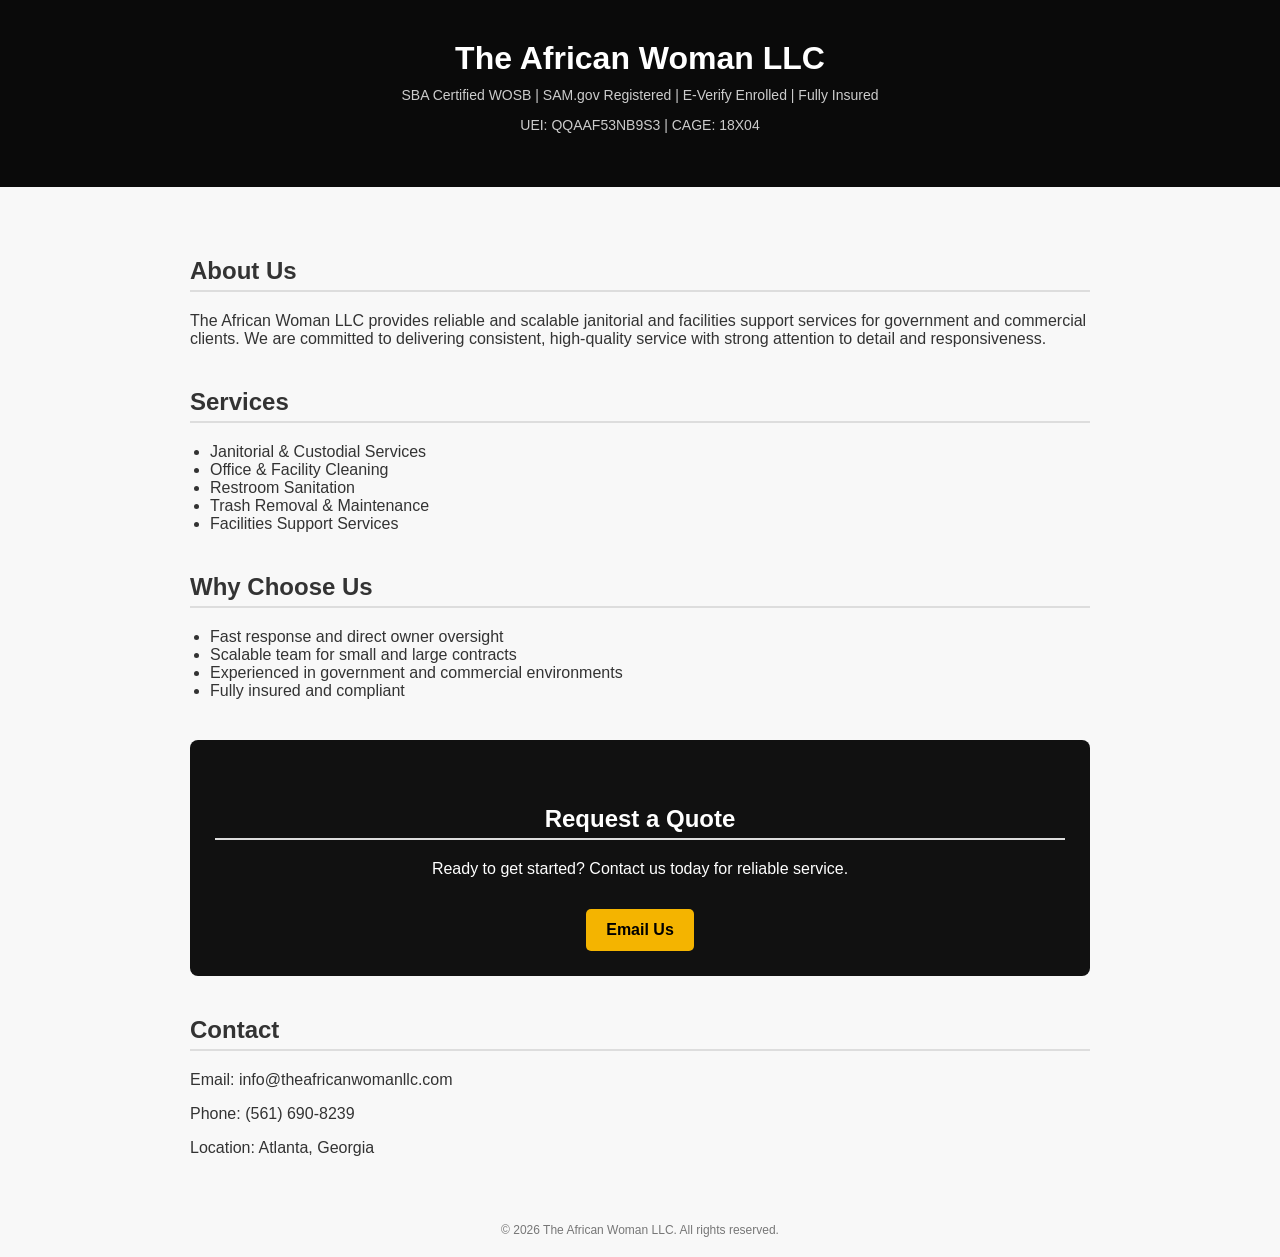
==== index.html @ 45ae28c5 "Update index.html" ====
<!DOCTYPE html>
<html lang="en">
<head>
  <meta charset="UTF-8">
  <title>The African Woman LLC</title>
  <meta name="viewport" content="width=device-width, initial-scale=1.0">

  <style>
    body {
      margin: 0;
      font-family: Arial, sans-serif;
      background-color: #f8f8f8;
      color: #333;
    }

    header {
      background: #0a0a0a;
      color: white;
      padding: 40px 20px;
      text-align: center;
    }

    header h1 {
      margin: 0;
      font-size: 32px;
    }

    header p {
      margin-top: 10px;
      font-size: 14px;
      color: #ccc;
    }

    .container {
      max-width: 900px;
      margin: auto;
      padding: 30px 20px;
    }

    h2 {
      border-bottom: 2px solid #ddd;
      padding-bottom: 5px;
      margin-top: 40px;
    }

    ul {
      padding-left: 20px;
    }

    .cta {
      background: #111;
      color: white;
      padding: 25px;
      text-align: center;
      margin-top: 40px;
      border-radius: 8px;
    }

    .cta a {
      display: inline-block;
      margin-top: 15px;
      padding: 12px 20px;
      background: #f4b400;
      color: black;
      text-decoration: none;
      font-weight: bold;
      border-radius: 5px;
    }

    footer {
      text-align: center;
      padding: 20px;
      font-size: 12px;
      color: #777;
    }
  </style>
</head>

<body>

<header>
  <h1>The African Woman LLC</h1>
  <p>SBA Certified WOSB | SAM.gov Registered | E-Verify Enrolled | Fully Insured</p>
  <p>UEI: QQAAF53NB9S3 | CAGE: 18X04</p>
</header>

<div class="container">

  <h2>About Us</h2>
  <p>
    The African Woman LLC provides reliable and scalable janitorial and facilities support services 
    for government and commercial clients. We are committed to delivering consistent, high-quality 
    service with strong attention to detail and responsiveness.
  </p>

  <h2>Services</h2>
  <ul>
    <li>Janitorial & Custodial Services</li>
    <li>Office & Facility Cleaning</li>
    <li>Restroom Sanitation</li>
    <li>Trash Removal & Maintenance</li>
    <li>Facilities Support Services</li>
  </ul>

  <h2>Why Choose Us</h2>
  <ul>
    <li>Fast response and direct owner oversight</li>
    <li>Scalable team for small and large contracts</li>
    <li>Experienced in government and commercial environments</li>
    <li>Fully insured and compliant</li>
  </ul>

  <div class="cta">
    <h2>Request a Quote</h2>
    <p>Ready to get started? Contact us today for reliable service.</p>
    <a href="mailto:info@theafricanwomanllc.com">Email Us</a>
  </div>

  <h2>Contact</h2>
  <p>Email: info@theafricanwomanllc.com</p>
  <p>Phone: (561) 690-8239</p>
  <p>Location: Atlanta, Georgia</p>

</div>

<footer>
  © 2026 The African Woman LLC. All rights reserved.
</footer>

</body>
</html>
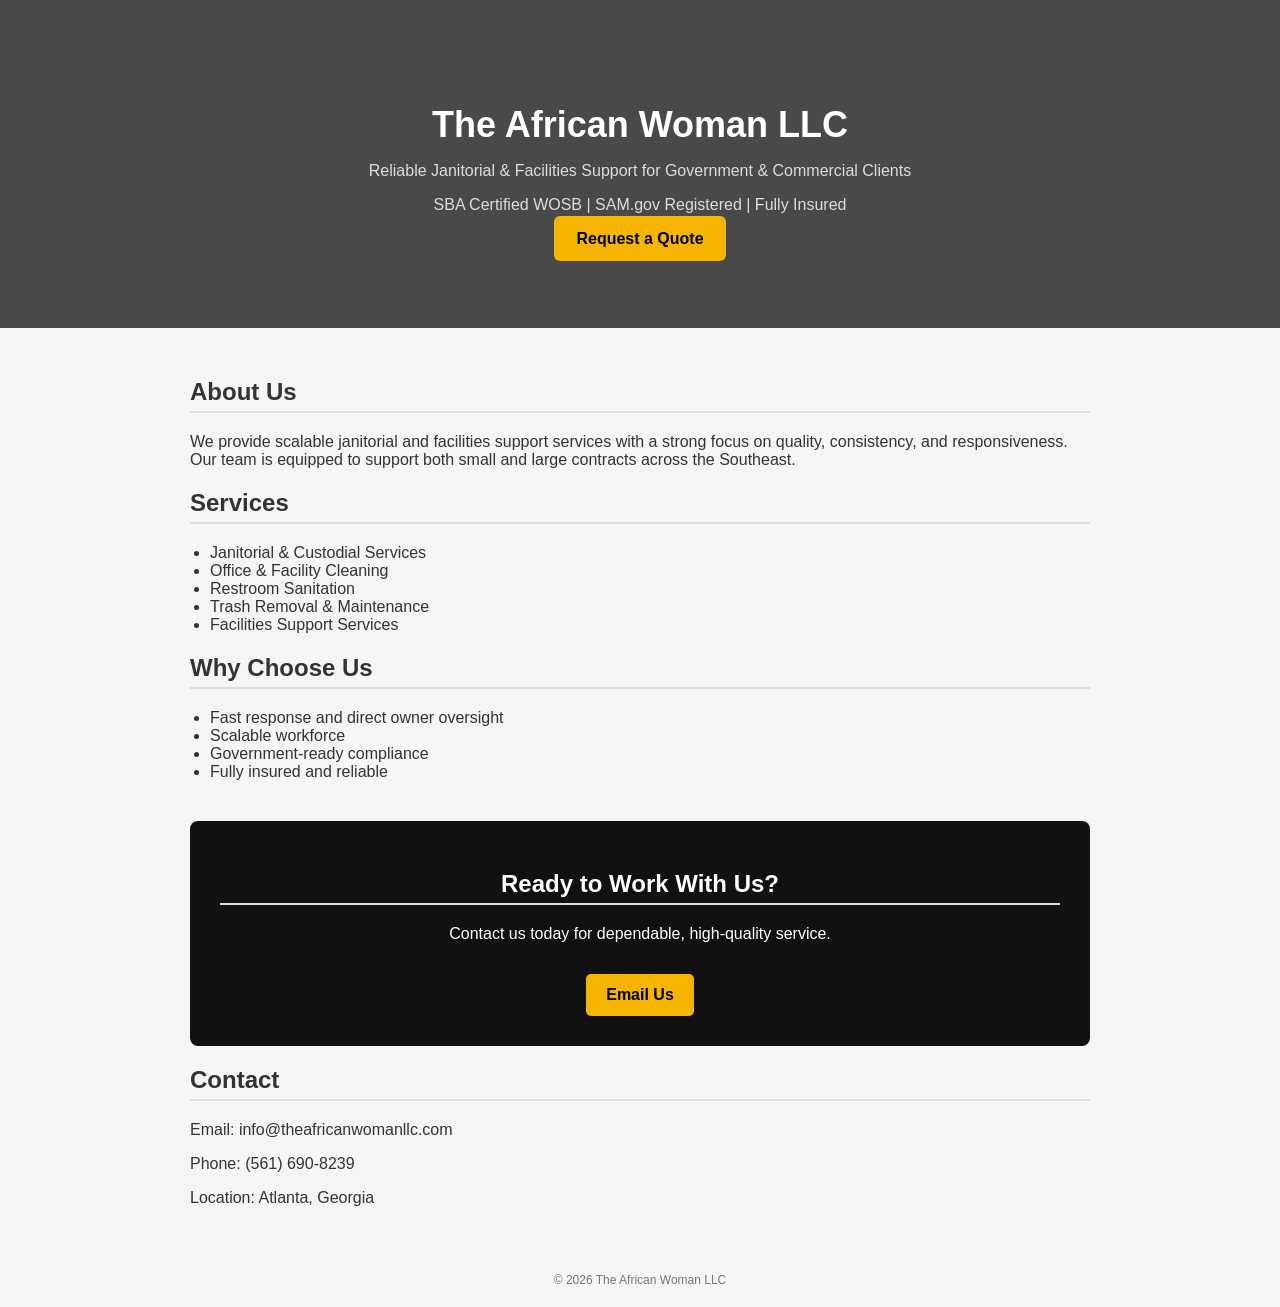
==== commit 8d71b9bb: "Update index.html" ====
--- a/index.html
+++ b/index.html
@@ -1,130 +1,145 @@
 <!DOCTYPE html>
 <html lang="en">
 <head>
-  <meta charset="UTF-8">
-  <title>The African Woman LLC</title>
-  <meta name="viewport" content="width=device-width, initial-scale=1.0">
+<meta charset="UTF-8">
+<meta name="viewport" content="width=device-width, initial-scale=1.0">
+<title>The African Woman LLC</title>
 
-  <style>
-    body {
-      margin: 0;
-      font-family: Arial, sans-serif;
-      background-color: #f8f8f8;
-      color: #333;
-    }
+<style>
+body {
+  margin: 0;
+  font-family: Arial, sans-serif;
+  background: #f5f5f5;
+  color: #333;
+}
 
-    header {
-      background: #0a0a0a;
-      color: white;
-      padding: 40px 20px;
-      text-align: center;
-    }
+/* HERO */
+.hero {
+  background: linear-gradient(rgba(0,0,0,0.7), rgba(0,0,0,0.7)),
+              url('https://images.unsplash.com/photo-1581578731548-c64695cc6952');
+  background-size: cover;
+  background-position: center;
+  color: white;
+  text-align: center;
+  padding: 80px 20px;
+}
 
-    header h1 {
-      margin: 0;
-      font-size: 32px;
-    }
+.hero h1 {
+  font-size: 36px;
+  margin-bottom: 10px;
+}
 
-    header p {
-      margin-top: 10px;
-      font-size: 14px;
-      color: #ccc;
-    }
+.hero p {
+  color: #ddd;
+}
 
-    .container {
-      max-width: 900px;
-      margin: auto;
-      padding: 30px 20px;
-    }
+.hero .btn {
+  margin-top: 20px;
+  padding: 14px 22px;
+  background: #f4b400;
+  color: black;
+  text-decoration: none;
+  font-weight: bold;
+  border-radius: 6px;
+}
 
-    h2 {
-      border-bottom: 2px solid #ddd;
-      padding-bottom: 5px;
-      margin-top: 40px;
-    }
+/* CONTENT */
+.container {
+  max-width: 900px;
+  margin: auto;
+  padding: 30px 20px;
+}
 
-    ul {
-      padding-left: 20px;
-    }
+h2 {
+  border-bottom: 2px solid #ddd;
+  padding-bottom: 5px;
+}
 
-    .cta {
-      background: #111;
-      color: white;
-      padding: 25px;
-      text-align: center;
-      margin-top: 40px;
-      border-radius: 8px;
-    }
+ul {
+  padding-left: 20px;
+}
 
-    .cta a {
-      display: inline-block;
-      margin-top: 15px;
-      padding: 12px 20px;
-      background: #f4b400;
-      color: black;
-      text-decoration: none;
-      font-weight: bold;
-      border-radius: 5px;
-    }
+/* CTA */
+.cta {
+  background: #111;
+  color: white;
+  padding: 30px;
+  text-align: center;
+  margin-top: 40px;
+  border-radius: 8px;
+}
 
-    footer {
-      text-align: center;
-      padding: 20px;
-      font-size: 12px;
-      color: #777;
-    }
-  </style>
+.cta a {
+  display: inline-block;
+  margin-top: 15px;
+  padding: 12px 20px;
+  background: #f4b400;
+  color: black;
+  text-decoration: none;
+  font-weight: bold;
+  border-radius: 5px;
+}
+
+/* FOOTER */
+footer {
+  text-align: center;
+  padding: 20px;
+  font-size: 12px;
+  color: #777;
+}
+</style>
 </head>
 
 <body>
 
-<header>
+<div class="hero">
   <h1>The African Woman LLC</h1>
-  <p>SBA Certified WOSB | SAM.gov Registered | E-Verify Enrolled | Fully Insured</p>
-  <p>UEI: QQAAF53NB9S3 | CAGE: 18X04</p>
-</header>
+  <p>Reliable Janitorial & Facilities Support for Government & Commercial Clients</p>
+  <p>SBA Certified WOSB | SAM.gov Registered | Fully Insured</p>
+  <a href="mailto:info@theafricanwomanllc.com" class="btn">Request a Quote</a>
+</div>
 
 <div class="container">
 
-  <h2>About Us</h2>
-  <p>
-    The African Woman LLC provides reliable and scalable janitorial and facilities support services 
-    for government and commercial clients. We are committed to delivering consistent, high-quality 
-    service with strong attention to detail and responsiveness.
-  </p>
+<h2>About Us</h2>
+<p>
+We provide scalable janitorial and facilities support services with a strong focus on
+quality, consistency, and responsiveness. Our team is equipped to support both small
+and large contracts across the Southeast.
+</p>
 
-  <h2>Services</h2>
-  <ul>
-    <li>Janitorial & Custodial Services</li>
-    <li>Office & Facility Cleaning</li>
-    <li>Restroom Sanitation</li>
-    <li>Trash Removal & Maintenance</li>
-    <li>Facilities Support Services</li>
-  </ul>
+<h2>Services</h2>
+<ul>
+<li>Janitorial & Custodial Services</li>
+<li>Office & Facility Cleaning</li>
+<li>Restroom Sanitation</li>
+<li>Trash Removal & Maintenance</li>
+<li>Facilities Support Services</li>
+</ul>
 
-  <h2>Why Choose Us</h2>
-  <ul>
-    <li>Fast response and direct owner oversight</li>
-    <li>Scalable team for small and large contracts</li>
-    <li>Experienced in government and commercial environments</li>
-    <li>Fully insured and compliant</li>
-  </ul>
+<h2>Why Choose Us</h2>
+<ul>
+<li>Fast response and direct owner oversight</li>
+<li>Scalable workforce</li>
+<li>Government-ready compliance</li>
+<li>Fully insured and reliable</li>
+</ul>
 
-  <div class="cta">
-    <h2>Request a Quote</h2>
-    <p>Ready to get started? Contact us today for reliable service.</p>
-    <a href="mailto:info@theafricanwomanllc.com">Email Us</a>
-  </div>
+<div class="cta">
+<h2>Ready to Work With Us?</h2>
+<p>Contact us today for dependable, high-quality service.</p>
+<a href="mailto:info@theafricanwomanllc.com">Email Us</a>
+</div>
 
-  <h2>Contact</h2>
-  <p>Email: info@theafricanwomanllc.com</p>
-  <p>Phone: (561) 690-8239</p>
-  <p>Location: Atlanta, Georgia</p>
+<h2>Contact</h2>
+<p>Email: info@theafricanwomanllc.com</p>
+<p>Phone: (561) 690-8239</p>
+<p>Location: Atlanta, Georgia</p>
 
 </div>
 
 <footer>
-  © 2026 The African Woman LLC. All rights reserved.
+© 2026 The African Woman LLC
 </footer>
 
 </body>
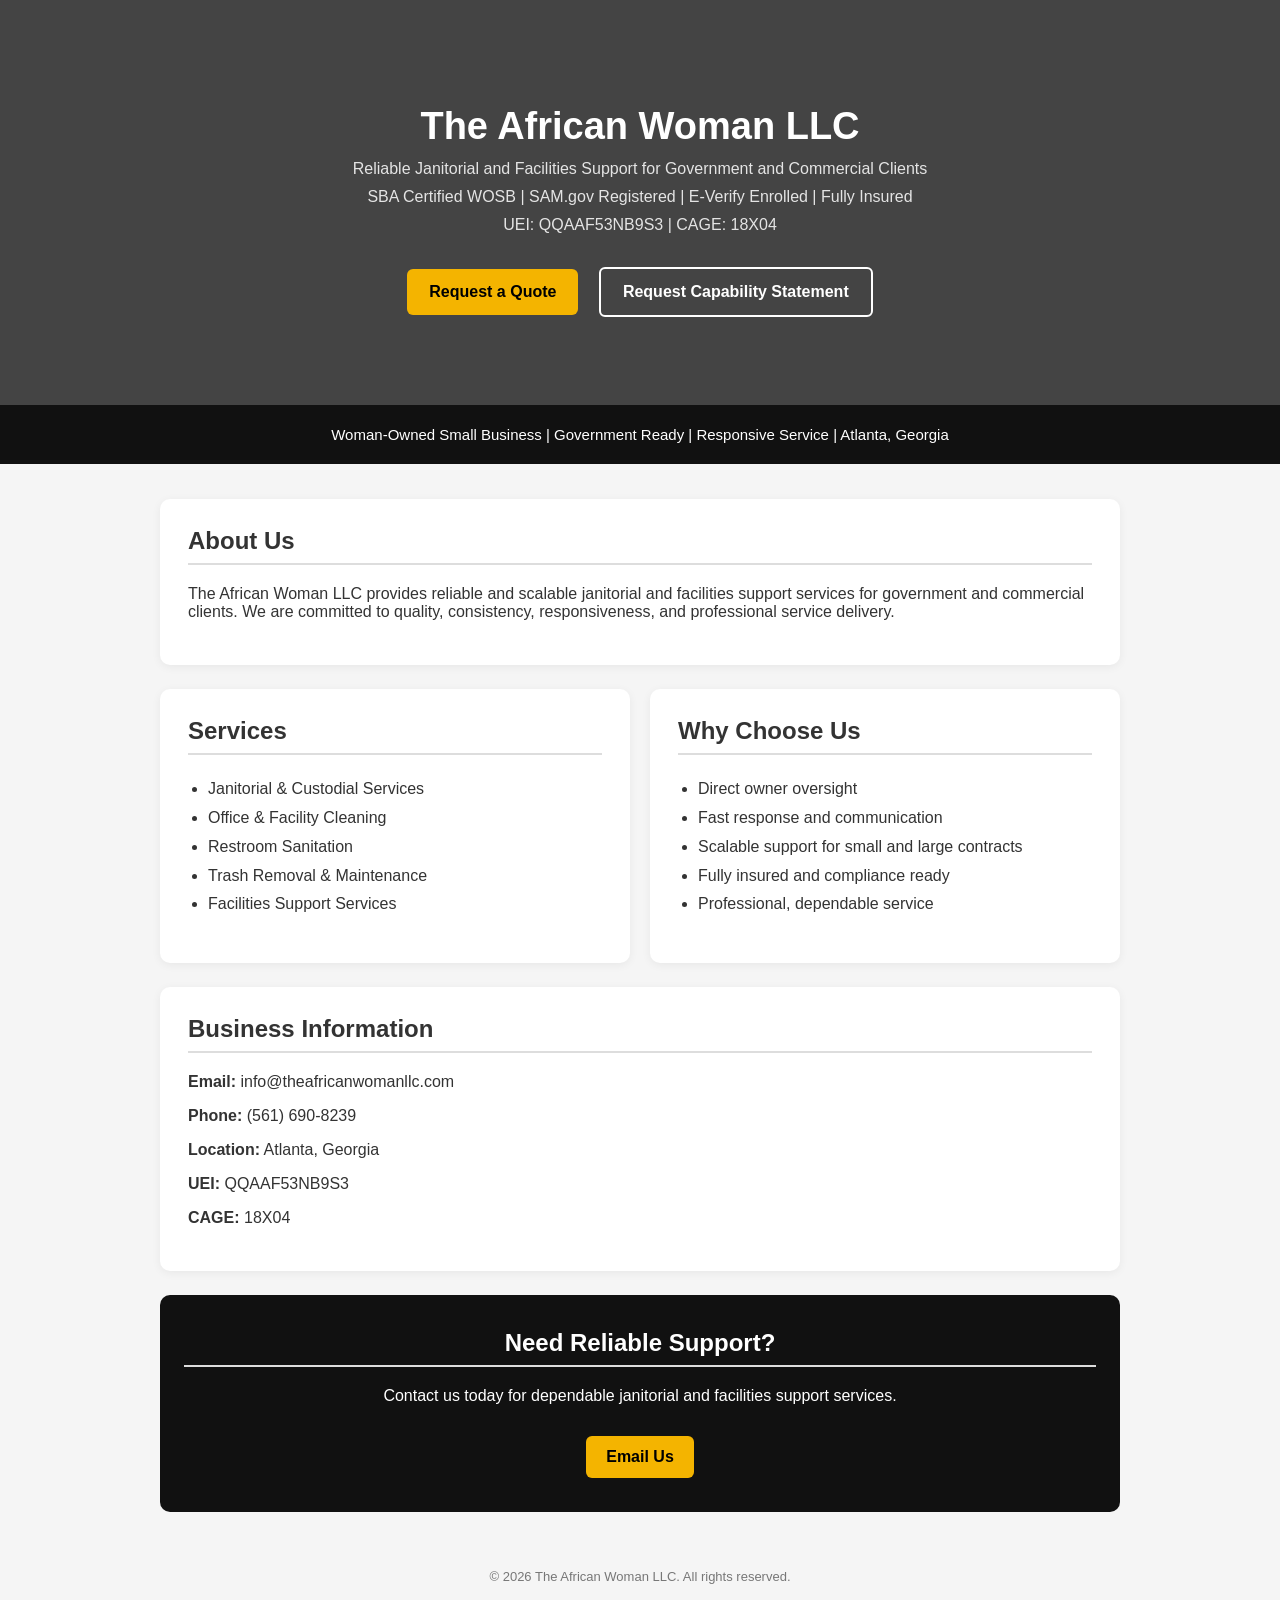
==== commit 53319a5b: "Update index.html" ====
--- a/index.html
+++ b/index.html
@@ -13,10 +13,9 @@
   color: #333;
 }
 
-/* HERO */
 .hero {
-  background: linear-gradient(rgba(0,0,0,0.7), rgba(0,0,0,0.7)),
-              url('https://images.unsplash.com/photo-1581578731548-c64695cc6952');
+  background: linear-gradient(rgba(0,0,0,0.72), rgba(0,0,0,0.72)),
+              url('https://images.unsplash.com/photo-1581578731548-c64695cc6952?auto=format&fit=crop&w=1400&q=80');
   background-size: cover;
   background-position: center;
   color: white;
@@ -25,48 +24,87 @@
 }
 
 .hero h1 {
-  font-size: 36px;
-  margin-bottom: 10px;
+  font-size: 38px;
+  margin-bottom: 12px;
 }
 
 .hero p {
-  color: #ddd;
-}
-
-.hero .btn {
-  margin-top: 20px;
+  color: #e4e4e4;
+  max-width: 800px;
+  margin: 10px auto;
+}
+
+.hero .btn-row {
+  margin-top: 25px;
+}
+
+.hero .btn,
+.hero .btn-outline {
+  display: inline-block;
+  margin: 8px;
   padding: 14px 22px;
-  background: #f4b400;
-  color: black;
   text-decoration: none;
   font-weight: bold;
   border-radius: 6px;
 }
 
-/* CONTENT */
+.hero .btn {
+  background: #f4b400;
+  color: black;
+}
+
+.hero .btn-outline {
+  border: 2px solid white;
+  color: white;
+}
+
+.trust-bar {
+  background: #111;
+  color: white;
+  text-align: center;
+  padding: 16px 20px;
+  font-size: 15px;
+  line-height: 1.8;
+}
+
 .container {
-  max-width: 900px;
+  max-width: 960px;
   margin: auto;
-  padding: 30px 20px;
+  padding: 35px 20px;
+}
+
+.card {
+  background: white;
+  padding: 28px;
+  border-radius: 10px;
+  box-shadow: 0 2px 10px rgba(0,0,0,0.06);
+  margin-bottom: 24px;
 }
 
 h2 {
+  margin-top: 0;
   border-bottom: 2px solid #ddd;
-  padding-bottom: 5px;
+  padding-bottom: 8px;
 }
 
 ul {
   padding-left: 20px;
-}
-
-/* CTA */
+  line-height: 1.8;
+}
+
+.grid {
+  display: grid;
+  grid-template-columns: 1fr 1fr;
+  gap: 20px;
+}
+
 .cta {
   background: #111;
   color: white;
-  padding: 30px;
-  text-align: center;
-  margin-top: 40px;
-  border-radius: 8px;
+  padding: 34px 24px;
+  text-align: center;
+  margin-top: 20px;
+  border-radius: 10px;
 }
 
 .cta a {
@@ -77,15 +115,24 @@
   color: black;
   text-decoration: none;
   font-weight: bold;
-  border-radius: 5px;
-}
-
-/* FOOTER */
+  border-radius: 6px;
+}
+
 footer {
   text-align: center;
-  padding: 20px;
-  font-size: 12px;
+  padding: 22px;
+  font-size: 13px;
   color: #777;
+}
+
+@media (max-width: 768px) {
+  .grid {
+    grid-template-columns: 1fr;
+  }
+
+  .hero h1 {
+    font-size: 30px;
+  }
 }
 </style>
 </head>
@@ -94,52 +141,73 @@
 
 <div class="hero">
   <h1>The African Woman LLC</h1>
-  <p>Reliable Janitorial & Facilities Support for Government & Commercial Clients</p>
-  <p>SBA Certified WOSB | SAM.gov Registered | Fully Insured</p>
-  <a href="mailto:info@theafricanwomanllc.com" class="btn">Request a Quote</a>
+  <p>Reliable Janitorial and Facilities Support for Government and Commercial Clients</p>
+  <p>SBA Certified WOSB | SAM.gov Registered | E-Verify Enrolled | Fully Insured</p>
+  <p>UEI: QQAAF53NB9S3 | CAGE: 18X04</p>
+
+  <div class="btn-row">
+    <a href="mailto:info@theafricanwomanllc.com?subject=Request%20for%20Quote" class="btn">Request a Quote</a>
+    <a href="mailto:info@theafricanwomanllc.com?subject=Request%20Capability%20Statement" class="btn-outline">Request Capability Statement</a>
+  </div>
 </div>
 
+<div class="trust-bar">
+  Woman-Owned Small Business | Government Ready | Responsive Service | Atlanta, Georgia
+</div>
+
 <div class="container">
 
-<h2>About Us</h2>
-<p>
-We provide scalable janitorial and facilities support services with a strong focus on
-quality, consistency, and responsiveness. Our team is equipped to support both small
-and large contracts across the Southeast.
-</p>
-
-<h2>Services</h2>
-<ul>
-<li>Janitorial & Custodial Services</li>
-<li>Office & Facility Cleaning</li>
-<li>Restroom Sanitation</li>
-<li>Trash Removal & Maintenance</li>
-<li>Facilities Support Services</li>
-</ul>
-
-<h2>Why Choose Us</h2>
-<ul>
-<li>Fast response and direct owner oversight</li>
-<li>Scalable workforce</li>
-<li>Government-ready compliance</li>
-<li>Fully insured and reliable</li>
-</ul>
-
-<div class="cta">
-<h2>Ready to Work With Us?</h2>
-<p>Contact us today for dependable, high-quality service.</p>
-<a href="mailto:info@theafricanwomanllc.com">Email Us</a>
+  <div class="card">
+    <h2>About Us</h2>
+    <p>
+      The African Woman LLC provides reliable and scalable janitorial and facilities support services for government and commercial clients.
+      We are committed to quality, consistency, responsiveness, and professional service delivery.
+    </p>
+  </div>
+
+  <div class="grid">
+    <div class="card">
+      <h2>Services</h2>
+      <ul>
+        <li>Janitorial & Custodial Services</li>
+        <li>Office & Facility Cleaning</li>
+        <li>Restroom Sanitation</li>
+        <li>Trash Removal & Maintenance</li>
+        <li>Facilities Support Services</li>
+      </ul>
+    </div>
+
+    <div class="card">
+      <h2>Why Choose Us</h2>
+      <ul>
+        <li>Direct owner oversight</li>
+        <li>Fast response and communication</li>
+        <li>Scalable support for small and large contracts</li>
+        <li>Fully insured and compliance ready</li>
+        <li>Professional, dependable service</li>
+      </ul>
+    </div>
+  </div>
+
+  <div class="card">
+    <h2>Business Information</h2>
+    <p><strong>Email:</strong> info@theafricanwomanllc.com</p>
+    <p><strong>Phone:</strong> (561) 690-8239</p>
+    <p><strong>Location:</strong> Atlanta, Georgia</p>
+    <p><strong>UEI:</strong> QQAAF53NB9S3</p>
+    <p><strong>CAGE:</strong> 18X04</p>
+  </div>
+
+  <div class="cta">
+    <h2>Need Reliable Support?</h2>
+    <p>Contact us today for dependable janitorial and facilities support services.</p>
+    <a href="mailto:info@theafricanwomanllc.com">Email Us</a>
+  </div>
+
 </div>
 
-<h2>Contact</h2>
-<p>Email: info@theafricanwomanllc.com</p>
-<p>Phone: (561) 690-8239</p>
-<p>Location: Atlanta, Georgia</p>
-
-</div>
-
 <footer>
-© 2026 The African Woman LLC
+  © 2026 The African Woman LLC. All rights reserved.
 </footer>
 
 </body>
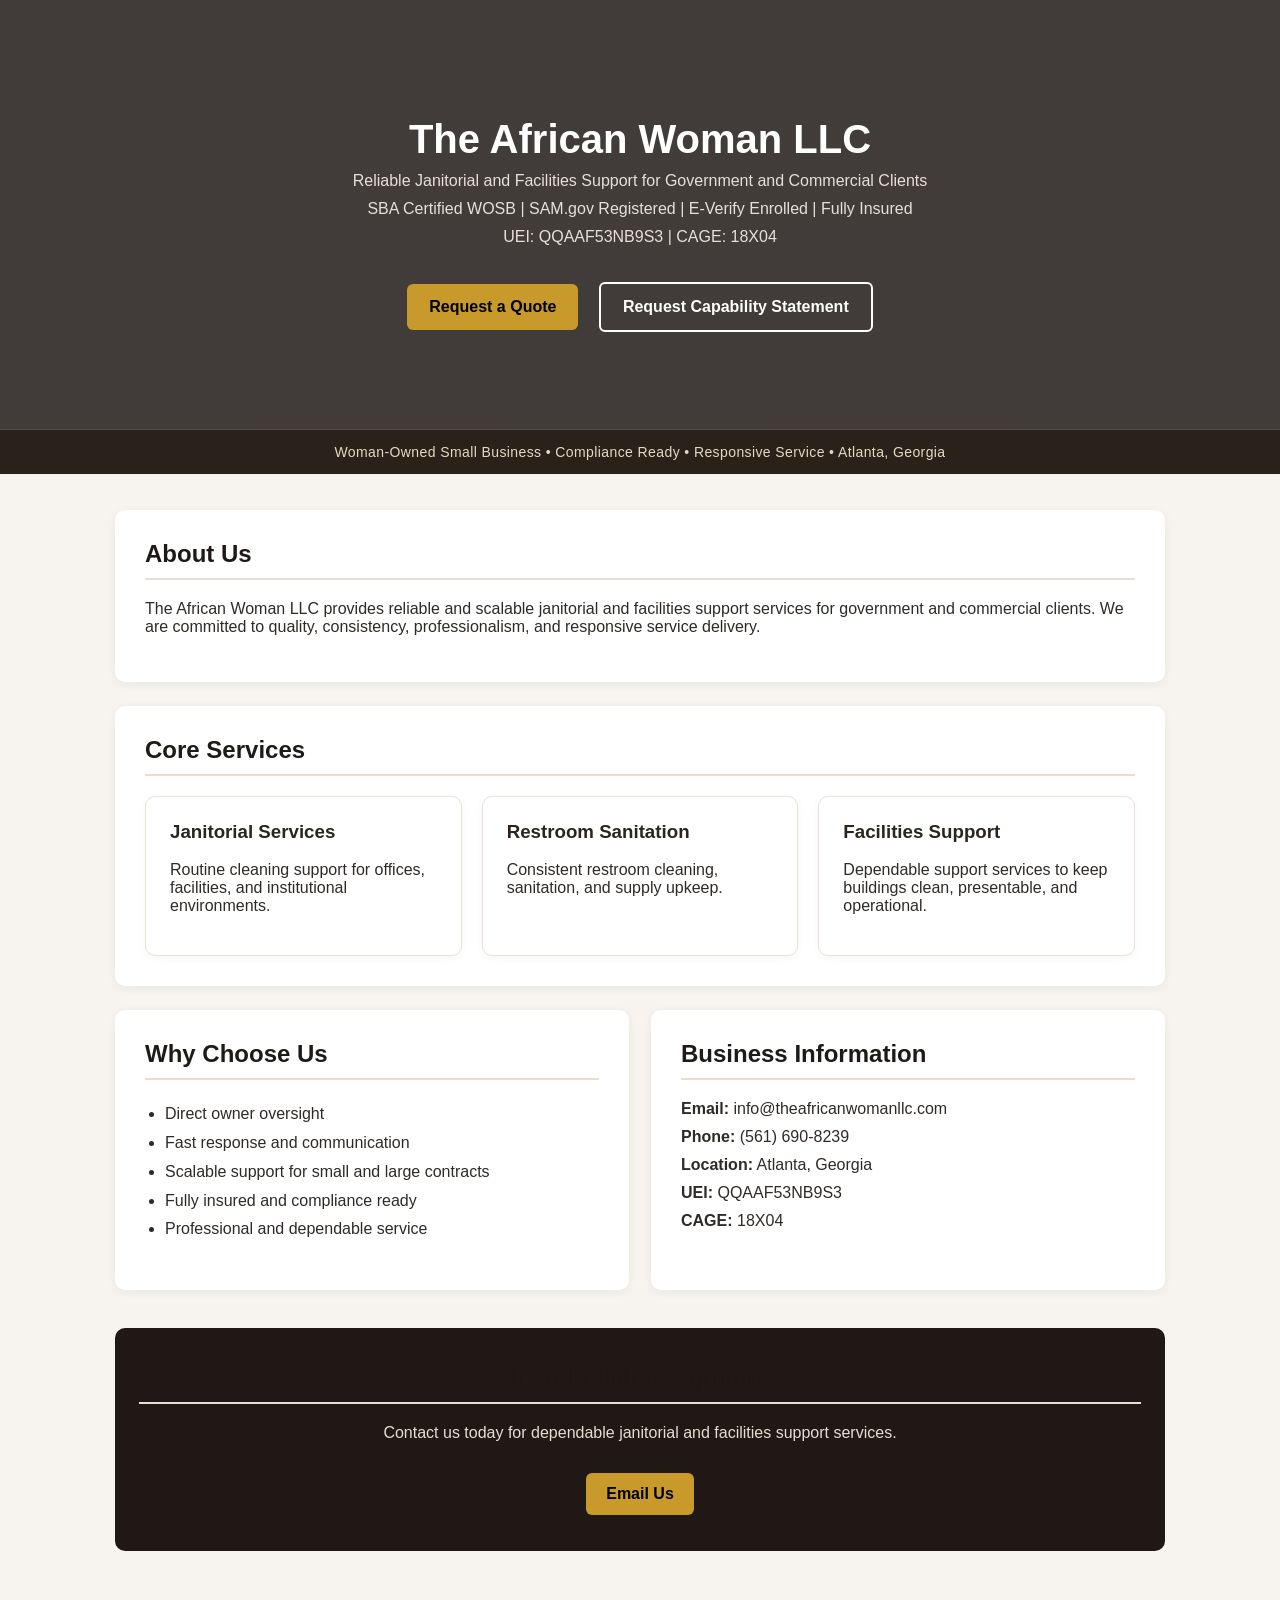
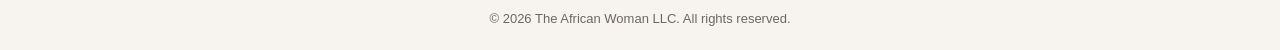
==== commit 9df330b5: "Update index.html" ====
--- a/index.html
+++ b/index.html
@@ -9,37 +9,36 @@
 body {
   margin: 0;
   font-family: Arial, sans-serif;
-  background: #f5f5f5;
-  color: #333;
+  background: #f7f4ef;
+  color: #2f2a26;
 }
 
 .hero {
-  background: linear-gradient(rgba(0,0,0,0.72), rgba(0,0,0,0.72)),
+  background: linear-gradient(rgba(25,20,18,0.82), rgba(25,20,18,0.82)),
               url('https://images.unsplash.com/photo-1581578731548-c64695cc6952?auto=format&fit=crop&w=1400&q=80');
   background-size: cover;
   background-position: center;
   color: white;
   text-align: center;
-  padding: 80px 20px;
+  padding: 90px 20px;
 }
 
 .hero h1 {
-  font-size: 38px;
-  margin-bottom: 12px;
+  font-size: 40px;
+  margin-bottom: 10px;
 }
 
 .hero p {
-  color: #e4e4e4;
-  max-width: 800px;
+  max-width: 850px;
   margin: 10px auto;
-}
-
-.hero .btn-row {
-  margin-top: 25px;
-}
-
-.hero .btn,
-.hero .btn-outline {
+  color: #e7e0d8;
+}
+
+.btn-row {
+  margin-top: 28px;
+}
+
+.btn, .btn-outline {
   display: inline-block;
   margin: 8px;
   padding: 14px 22px;
@@ -48,43 +47,69 @@
   border-radius: 6px;
 }
 
-.hero .btn {
-  background: #f4b400;
+.btn {
+  background: #c79a2b;
   color: black;
 }
 
-.hero .btn-outline {
-  border: 2px solid white;
+.btn-outline {
+  border: 2px solid #ffffff;
   color: white;
 }
 
-.trust-bar {
-  background: #111;
-  color: white;
-  text-align: center;
-  padding: 16px 20px;
-  font-size: 15px;
-  line-height: 1.8;
+.top-strip {
+  background: #2b211b;
+  color: #e8d8bf;
+  text-align: center;
+  padding: 14px 20px;
+  font-size: 14px;
+  letter-spacing: 0.4px;
 }
 
 .container {
-  max-width: 960px;
+  max-width: 1050px;
   margin: auto;
-  padding: 35px 20px;
+  padding: 36px 20px;
 }
 
 .card {
   background: white;
-  padding: 28px;
+  padding: 30px;
   border-radius: 10px;
-  box-shadow: 0 2px 10px rgba(0,0,0,0.06);
+  box-shadow: 0 2px 12px rgba(0,0,0,0.06);
   margin-bottom: 24px;
 }
 
 h2 {
   margin-top: 0;
-  border-bottom: 2px solid #ddd;
-  padding-bottom: 8px;
+  color: #1f1a17;
+  border-bottom: 2px solid #e8dfd3;
+  padding-bottom: 10px;
+}
+
+.grid-2 {
+  display: grid;
+  grid-template-columns: 1fr 1fr;
+  gap: 22px;
+}
+
+.grid-3 {
+  display: grid;
+  grid-template-columns: 1fr 1fr 1fr;
+  gap: 20px;
+}
+
+.service-box {
+  background: #fff;
+  border: 1px solid #ece3d8;
+  border-radius: 10px;
+  padding: 24px;
+  box-shadow: 0 2px 10px rgba(0,0,0,0.04);
+}
+
+.service-box h3 {
+  margin-top: 0;
+  color: #2d241d;
 }
 
 ul {
@@ -92,46 +117,48 @@
   line-height: 1.8;
 }
 
-.grid {
-  display: grid;
-  grid-template-columns: 1fr 1fr;
-  gap: 20px;
-}
-
 .cta {
-  background: #111;
+  background: #1f1814;
   color: white;
-  padding: 34px 24px;
-  text-align: center;
-  margin-top: 20px;
+  padding: 36px 24px;
+  text-align: center;
+  margin-top: 14px;
   border-radius: 10px;
+}
+
+.cta p {
+  color: #e8ddd2;
 }
 
 .cta a {
   display: inline-block;
   margin-top: 15px;
   padding: 12px 20px;
-  background: #f4b400;
+  background: #c79a2b;
   color: black;
   text-decoration: none;
   font-weight: bold;
   border-radius: 6px;
 }
 
+.contact-box p {
+  margin: 10px 0;
+}
+
 footer {
   text-align: center;
-  padding: 22px;
+  padding: 24px;
   font-size: 13px;
-  color: #777;
-}
-
-@media (max-width: 768px) {
-  .grid {
+  color: #6f665f;
+}
+
+@media (max-width: 850px) {
+  .grid-2, .grid-3 {
     grid-template-columns: 1fr;
   }
 
   .hero h1 {
-    font-size: 30px;
+    font-size: 31px;
   }
 }
 </style>
@@ -151,8 +178,8 @@
   </div>
 </div>
 
-<div class="trust-bar">
-  Woman-Owned Small Business | Government Ready | Responsive Service | Atlanta, Georgia
+<div class="top-strip">
+  Woman-Owned Small Business • Compliance Ready • Responsive Service • Atlanta, Georgia
 </div>
 
 <div class="container">
@@ -161,22 +188,29 @@
     <h2>About Us</h2>
     <p>
       The African Woman LLC provides reliable and scalable janitorial and facilities support services for government and commercial clients.
-      We are committed to quality, consistency, responsiveness, and professional service delivery.
+      We are committed to quality, consistency, professionalism, and responsive service delivery.
     </p>
   </div>
 
-  <div class="grid">
-    <div class="card">
-      <h2>Services</h2>
-      <ul>
-        <li>Janitorial & Custodial Services</li>
-        <li>Office & Facility Cleaning</li>
-        <li>Restroom Sanitation</li>
-        <li>Trash Removal & Maintenance</li>
-        <li>Facilities Support Services</li>
-      </ul>
+  <div class="card">
+    <h2>Core Services</h2>
+    <div class="grid-3">
+      <div class="service-box">
+        <h3>Janitorial Services</h3>
+        <p>Routine cleaning support for offices, facilities, and institutional environments.</p>
+      </div>
+      <div class="service-box">
+        <h3>Restroom Sanitation</h3>
+        <p>Consistent restroom cleaning, sanitation, and supply upkeep.</p>
+      </div>
+      <div class="service-box">
+        <h3>Facilities Support</h3>
+        <p>Dependable support services to keep buildings clean, presentable, and operational.</p>
+      </div>
     </div>
-
+  </div>
+
+  <div class="grid-2">
     <div class="card">
       <h2>Why Choose Us</h2>
       <ul>
@@ -184,18 +218,18 @@
         <li>Fast response and communication</li>
         <li>Scalable support for small and large contracts</li>
         <li>Fully insured and compliance ready</li>
-        <li>Professional, dependable service</li>
+        <li>Professional and dependable service</li>
       </ul>
     </div>
-  </div>
-
-  <div class="card">
-    <h2>Business Information</h2>
-    <p><strong>Email:</strong> info@theafricanwomanllc.com</p>
-    <p><strong>Phone:</strong> (561) 690-8239</p>
-    <p><strong>Location:</strong> Atlanta, Georgia</p>
-    <p><strong>UEI:</strong> QQAAF53NB9S3</p>
-    <p><strong>CAGE:</strong> 18X04</p>
+
+    <div class="card contact-box">
+      <h2>Business Information</h2>
+      <p><strong>Email:</strong> info@theafricanwomanllc.com</p>
+      <p><strong>Phone:</strong> (561) 690-8239</p>
+      <p><strong>Location:</strong> Atlanta, Georgia</p>
+      <p><strong>UEI:</strong> QQAAF53NB9S3</p>
+      <p><strong>CAGE:</strong> 18X04</p>
+    </div>
   </div>
 
   <div class="cta">
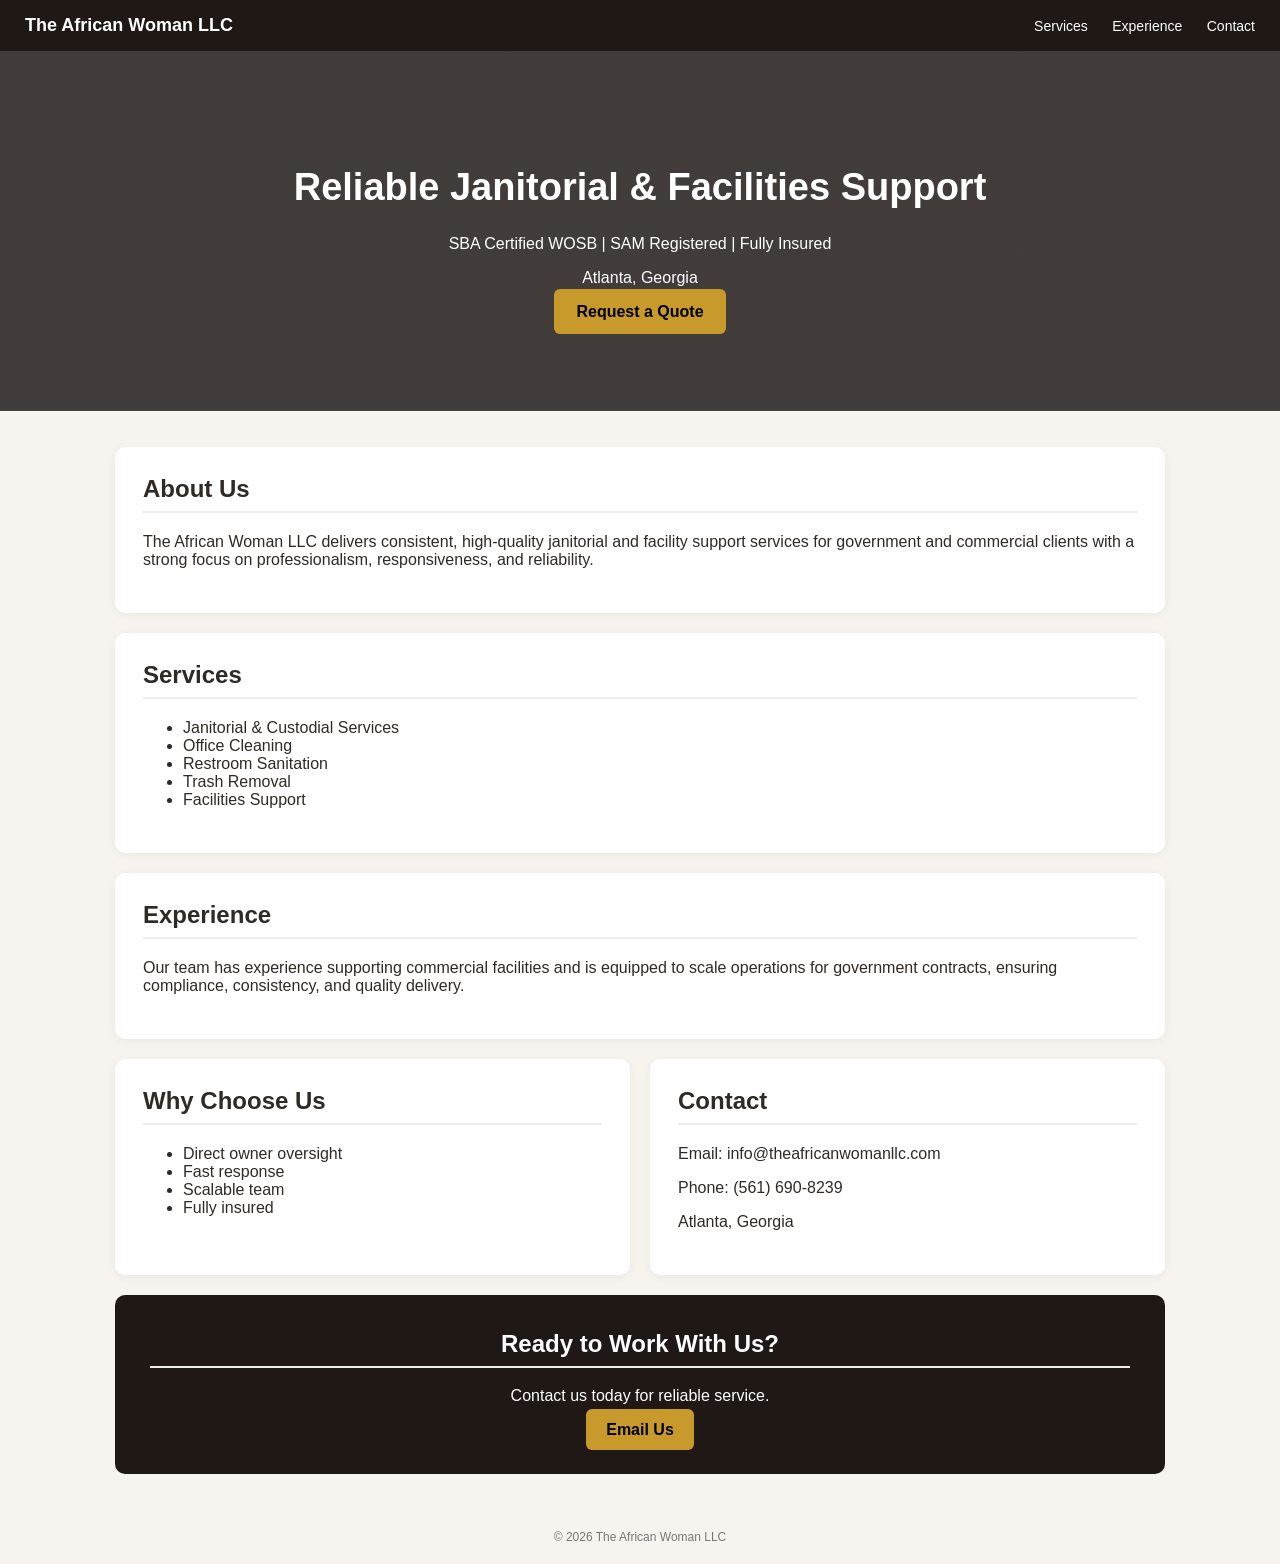
==== commit b8ac0235: "Update index.html" ====
--- a/index.html
+++ b/index.html
@@ -13,6 +13,29 @@
   color: #2f2a26;
 }
 
+/* NAVBAR */
+.nav {
+  background: #1f1814;
+  color: white;
+  display: flex;
+  justify-content: space-between;
+  align-items: center;
+  padding: 15px 25px;
+}
+
+.nav h3 {
+  margin: 0;
+  font-size: 18px;
+}
+
+.nav a {
+  color: white;
+  margin-left: 20px;
+  text-decoration: none;
+  font-size: 14px;
+}
+
+/* HERO */
 .hero {
   background: linear-gradient(rgba(25,20,18,0.82), rgba(25,20,18,0.82)),
               url('https://images.unsplash.com/photo-1581578731548-c64695cc6952?auto=format&fit=crop&w=1400&q=80');
@@ -24,116 +47,12 @@
 }
 
 .hero h1 {
-  font-size: 40px;
-  margin-bottom: 10px;
-}
-
-.hero p {
-  max-width: 850px;
-  margin: 10px auto;
-  color: #e7e0d8;
-}
-
-.btn-row {
-  margin-top: 28px;
-}
-
-.btn, .btn-outline {
-  display: inline-block;
-  margin: 8px;
+  font-size: 38px;
+}
+
+.btn {
+  margin-top: 20px;
   padding: 14px 22px;
-  text-decoration: none;
-  font-weight: bold;
-  border-radius: 6px;
-}
-
-.btn {
-  background: #c79a2b;
-  color: black;
-}
-
-.btn-outline {
-  border: 2px solid #ffffff;
-  color: white;
-}
-
-.top-strip {
-  background: #2b211b;
-  color: #e8d8bf;
-  text-align: center;
-  padding: 14px 20px;
-  font-size: 14px;
-  letter-spacing: 0.4px;
-}
-
-.container {
-  max-width: 1050px;
-  margin: auto;
-  padding: 36px 20px;
-}
-
-.card {
-  background: white;
-  padding: 30px;
-  border-radius: 10px;
-  box-shadow: 0 2px 12px rgba(0,0,0,0.06);
-  margin-bottom: 24px;
-}
-
-h2 {
-  margin-top: 0;
-  color: #1f1a17;
-  border-bottom: 2px solid #e8dfd3;
-  padding-bottom: 10px;
-}
-
-.grid-2 {
-  display: grid;
-  grid-template-columns: 1fr 1fr;
-  gap: 22px;
-}
-
-.grid-3 {
-  display: grid;
-  grid-template-columns: 1fr 1fr 1fr;
-  gap: 20px;
-}
-
-.service-box {
-  background: #fff;
-  border: 1px solid #ece3d8;
-  border-radius: 10px;
-  padding: 24px;
-  box-shadow: 0 2px 10px rgba(0,0,0,0.04);
-}
-
-.service-box h3 {
-  margin-top: 0;
-  color: #2d241d;
-}
-
-ul {
-  padding-left: 20px;
-  line-height: 1.8;
-}
-
-.cta {
-  background: #1f1814;
-  color: white;
-  padding: 36px 24px;
-  text-align: center;
-  margin-top: 14px;
-  border-radius: 10px;
-}
-
-.cta p {
-  color: #e8ddd2;
-}
-
-.cta a {
-  display: inline-block;
-  margin-top: 15px;
-  padding: 12px 20px;
   background: #c79a2b;
   color: black;
   text-decoration: none;
@@ -141,45 +60,83 @@
   border-radius: 6px;
 }
 
-.contact-box p {
-  margin: 10px 0;
-}
-
+/* CONTENT */
+.container {
+  max-width: 1050px;
+  margin: auto;
+  padding: 36px 20px;
+}
+
+.card {
+  background: white;
+  padding: 28px;
+  border-radius: 10px;
+  margin-bottom: 20px;
+  box-shadow: 0 2px 10px rgba(0,0,0,0.05);
+}
+
+h2 {
+  margin-top: 0;
+  border-bottom: 2px solid #eee;
+  padding-bottom: 8px;
+}
+
+.grid {
+  display: grid;
+  grid-template-columns: 1fr 1fr;
+  gap: 20px;
+}
+
+/* CTA */
+.cta {
+  background: #1f1814;
+  color: white;
+  text-align: center;
+  padding: 35px;
+  border-radius: 10px;
+}
+
+.cta a {
+  background: #c79a2b;
+  padding: 12px 20px;
+  color: black;
+  text-decoration: none;
+  font-weight: bold;
+  border-radius: 6px;
+}
+
+/* FOOTER */
 footer {
   text-align: center;
-  padding: 24px;
-  font-size: 13px;
-  color: #6f665f;
-}
-
-@media (max-width: 850px) {
-  .grid-2, .grid-3 {
+  padding: 20px;
+  font-size: 12px;
+  color: #777;
+}
+
+@media (max-width: 800px) {
+  .grid {
     grid-template-columns: 1fr;
   }
-
-  .hero h1 {
-    font-size: 31px;
-  }
 }
 </style>
 </head>
 
 <body>
 
+<div class="nav">
+  <h3>The African Woman LLC</h3>
+  <div>
+    <a href="#services">Services</a>
+    <a href="#experience">Experience</a>
+    <a href="#contact">Contact</a>
+  </div>
+</div>
+
 <div class="hero">
-  <h1>The African Woman LLC</h1>
-  <p>Reliable Janitorial and Facilities Support for Government and Commercial Clients</p>
-  <p>SBA Certified WOSB | SAM.gov Registered | E-Verify Enrolled | Fully Insured</p>
-  <p>UEI: QQAAF53NB9S3 | CAGE: 18X04</p>
-
-  <div class="btn-row">
-    <a href="mailto:info@theafricanwomanllc.com?subject=Request%20for%20Quote" class="btn">Request a Quote</a>
-    <a href="mailto:info@theafricanwomanllc.com?subject=Request%20Capability%20Statement" class="btn-outline">Request Capability Statement</a>
-  </div>
-</div>
-
-<div class="top-strip">
-  Woman-Owned Small Business • Compliance Ready • Responsive Service • Atlanta, Georgia
+  <h1>Reliable Janitorial & Facilities Support</h1>
+  <p>SBA Certified WOSB | SAM Registered | Fully Insured</p>
+  <p>Atlanta, Georgia</p>
+  <a href="mailto:info@theafricanwomanllc.com" class="btn">Request a Quote</a>
 </div>
 
 <div class="container">
@@ -187,61 +144,60 @@
   <div class="card">
     <h2>About Us</h2>
     <p>
-      The African Woman LLC provides reliable and scalable janitorial and facilities support services for government and commercial clients.
-      We are committed to quality, consistency, professionalism, and responsive service delivery.
+      The African Woman LLC delivers consistent, high-quality janitorial and facility support
+      services for government and commercial clients with a strong focus on professionalism,
+      responsiveness, and reliability.
     </p>
   </div>
 
-  <div class="card">
-    <h2>Core Services</h2>
-    <div class="grid-3">
-      <div class="service-box">
-        <h3>Janitorial Services</h3>
-        <p>Routine cleaning support for offices, facilities, and institutional environments.</p>
-      </div>
-      <div class="service-box">
-        <h3>Restroom Sanitation</h3>
-        <p>Consistent restroom cleaning, sanitation, and supply upkeep.</p>
-      </div>
-      <div class="service-box">
-        <h3>Facilities Support</h3>
-        <p>Dependable support services to keep buildings clean, presentable, and operational.</p>
-      </div>
-    </div>
-  </div>
-
-  <div class="grid-2">
+  <div class="card" id="services">
+    <h2>Services</h2>
+    <ul>
+      <li>Janitorial & Custodial Services</li>
+      <li>Office Cleaning</li>
+      <li>Restroom Sanitation</li>
+      <li>Trash Removal</li>
+      <li>Facilities Support</li>
+    </ul>
+  </div>
+
+  <div class="card" id="experience">
+    <h2>Experience</h2>
+    <p>
+      Our team has experience supporting commercial facilities and is equipped to scale
+      operations for government contracts, ensuring compliance, consistency, and quality delivery.
+    </p>
+  </div>
+
+  <div class="grid">
     <div class="card">
       <h2>Why Choose Us</h2>
       <ul>
         <li>Direct owner oversight</li>
-        <li>Fast response and communication</li>
-        <li>Scalable support for small and large contracts</li>
-        <li>Fully insured and compliance ready</li>
-        <li>Professional and dependable service</li>
+        <li>Fast response</li>
+        <li>Scalable team</li>
+        <li>Fully insured</li>
       </ul>
     </div>
 
-    <div class="card contact-box">
-      <h2>Business Information</h2>
-      <p><strong>Email:</strong> info@theafricanwomanllc.com</p>
-      <p><strong>Phone:</strong> (561) 690-8239</p>
-      <p><strong>Location:</strong> Atlanta, Georgia</p>
-      <p><strong>UEI:</strong> QQAAF53NB9S3</p>
-      <p><strong>CAGE:</strong> 18X04</p>
+    <div class="card" id="contact">
+      <h2>Contact</h2>
+      <p>Email: info@theafricanwomanllc.com</p>
+      <p>Phone: (561) 690-8239</p>
+      <p>Atlanta, Georgia</p>
     </div>
   </div>
 
   <div class="cta">
-    <h2>Need Reliable Support?</h2>
-    <p>Contact us today for dependable janitorial and facilities support services.</p>
+    <h2>Ready to Work With Us?</h2>
+    <p>Contact us today for reliable service.</p>
     <a href="mailto:info@theafricanwomanllc.com">Email Us</a>
   </div>
 
 </div>
 
 <footer>
-  © 2026 The African Woman LLC. All rights reserved.
+© 2026 The African Woman LLC
 </footer>
 
 </body>
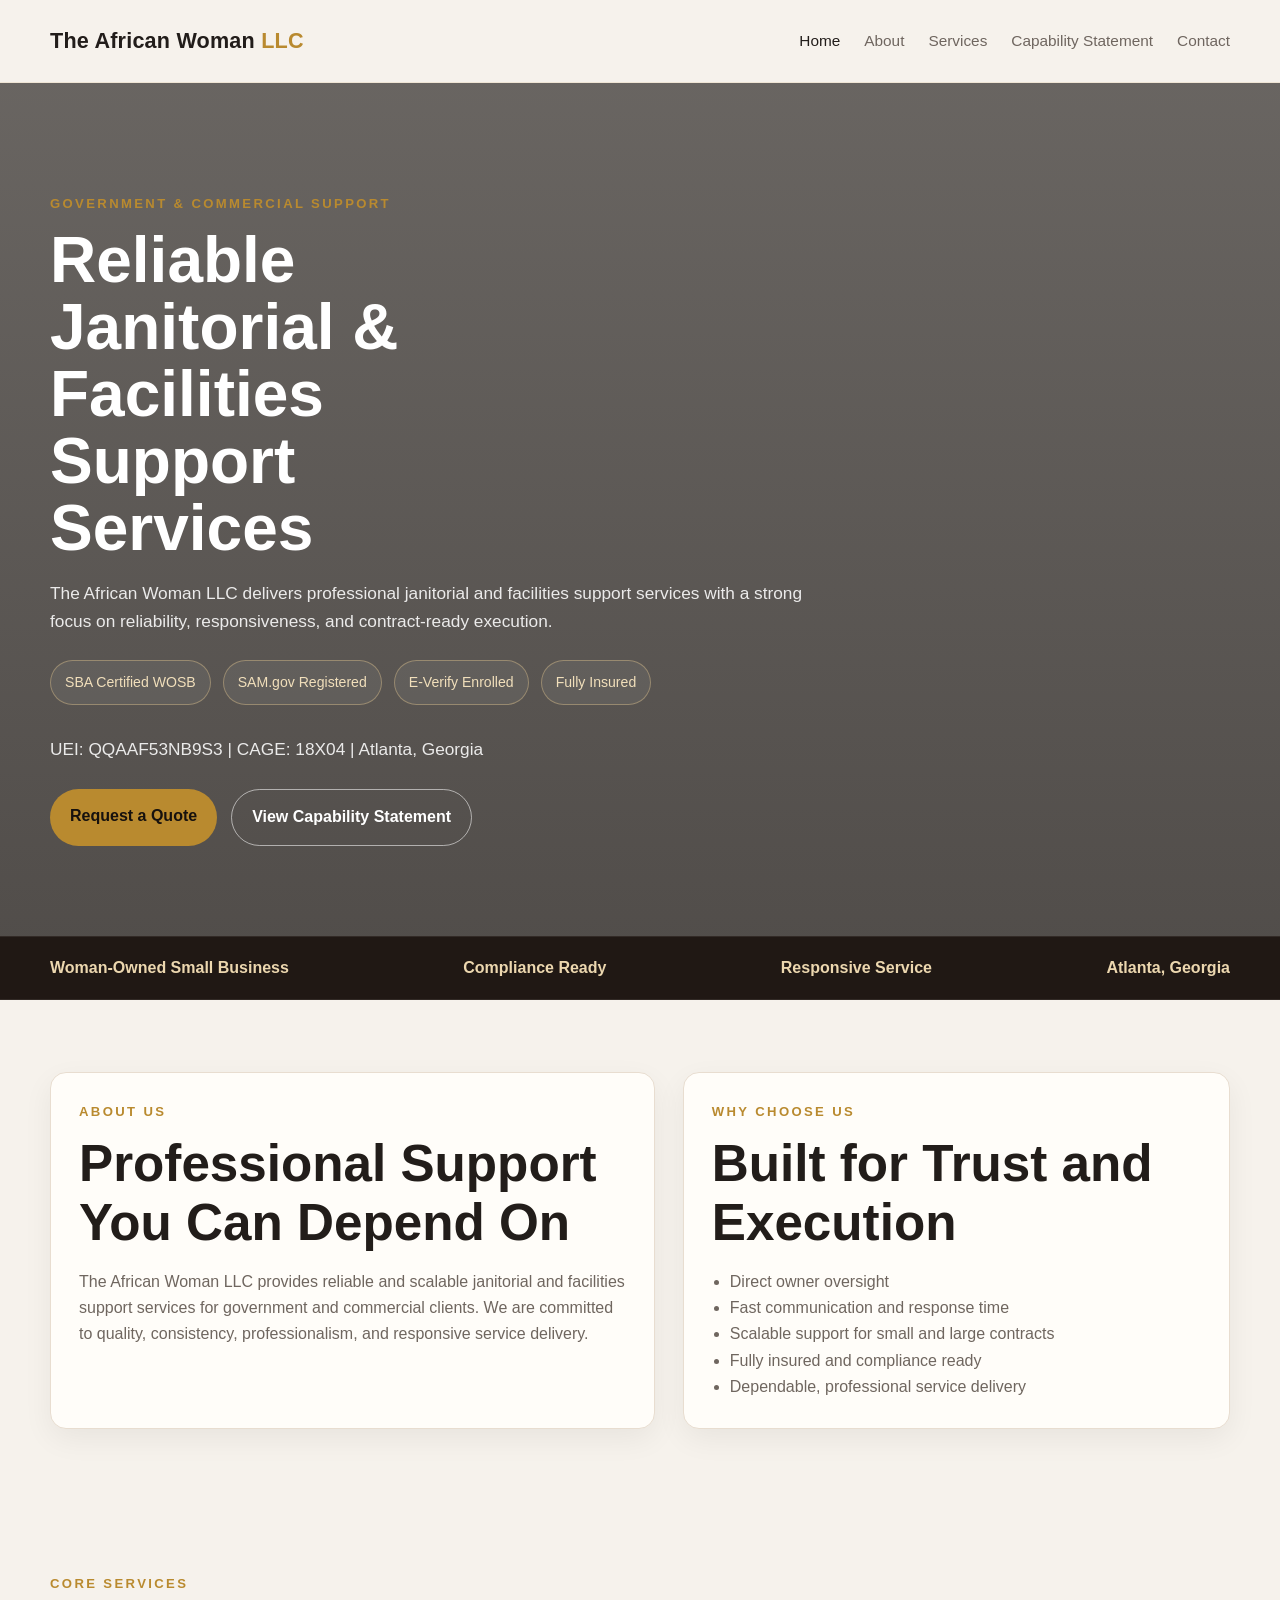
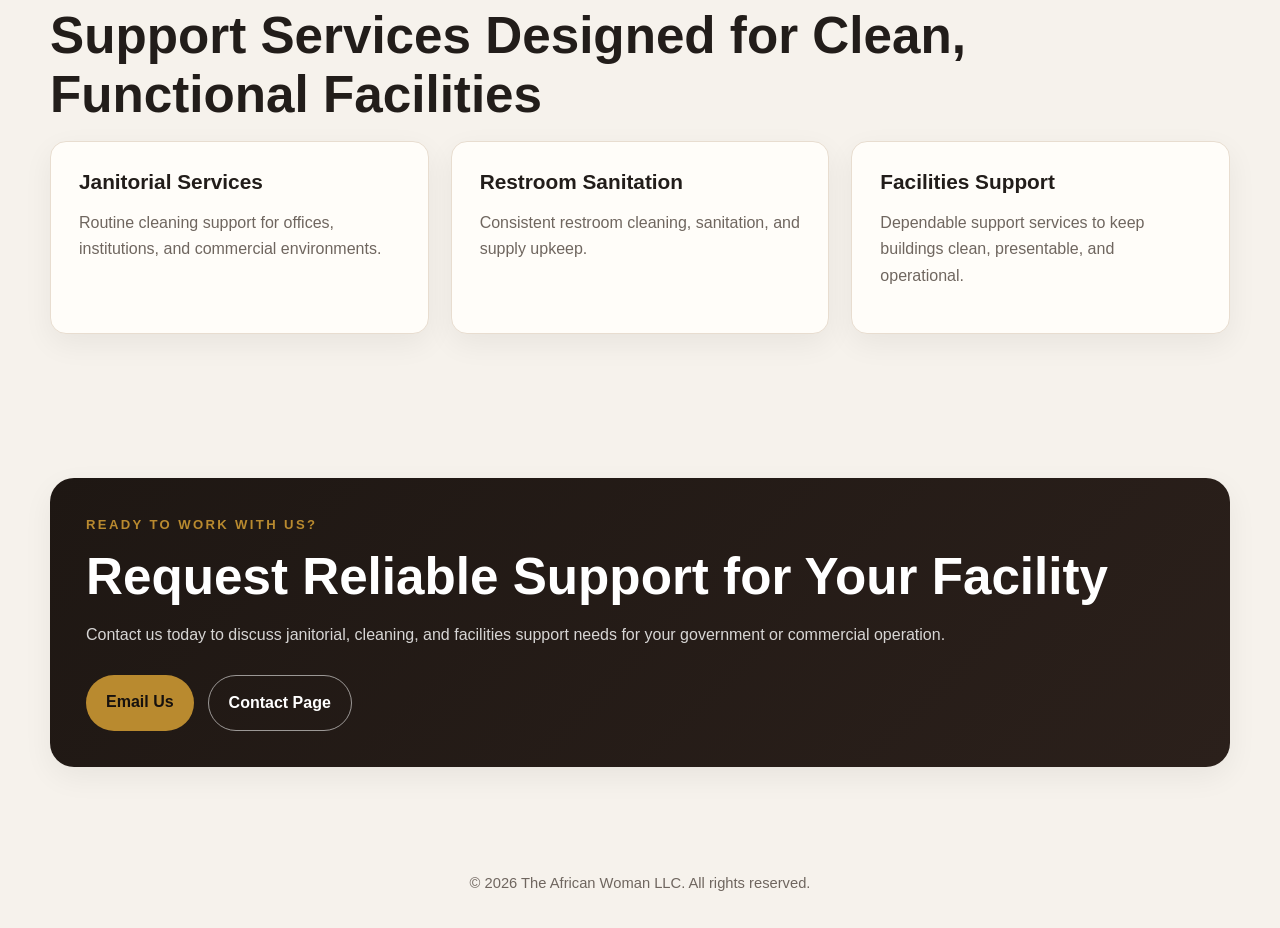
==== commit 617e739d: "index.html" ====
--- a/index.html
+++ b/index.html
@@ -1,204 +1,135 @@
 <!DOCTYPE html>
 <html lang="en">
 <head>
-<meta charset="UTF-8">
-<meta name="viewport" content="width=device-width, initial-scale=1.0">
-<title>The African Woman LLC</title>
-
-<style>
-body {
-  margin: 0;
-  font-family: Arial, sans-serif;
-  background: #f7f4ef;
-  color: #2f2a26;
-}
-
-/* NAVBAR */
-.nav {
-  background: #1f1814;
-  color: white;
-  display: flex;
-  justify-content: space-between;
-  align-items: center;
-  padding: 15px 25px;
-}
-
-.nav h3 {
-  margin: 0;
-  font-size: 18px;
-}
-
-.nav a {
-  color: white;
-  margin-left: 20px;
-  text-decoration: none;
-  font-size: 14px;
-}
-
-/* HERO */
-.hero {
-  background: linear-gradient(rgba(25,20,18,0.82), rgba(25,20,18,0.82)),
-              url('https://images.unsplash.com/photo-1581578731548-c64695cc6952?auto=format&fit=crop&w=1400&q=80');
-  background-size: cover;
-  background-position: center;
-  color: white;
-  text-align: center;
-  padding: 90px 20px;
-}
-
-.hero h1 {
-  font-size: 38px;
-}
-
-.btn {
-  margin-top: 20px;
-  padding: 14px 22px;
-  background: #c79a2b;
-  color: black;
-  text-decoration: none;
-  font-weight: bold;
-  border-radius: 6px;
-}
-
-/* CONTENT */
-.container {
-  max-width: 1050px;
-  margin: auto;
-  padding: 36px 20px;
-}
-
-.card {
-  background: white;
-  padding: 28px;
-  border-radius: 10px;
-  margin-bottom: 20px;
-  box-shadow: 0 2px 10px rgba(0,0,0,0.05);
-}
-
-h2 {
-  margin-top: 0;
-  border-bottom: 2px solid #eee;
-  padding-bottom: 8px;
-}
-
-.grid {
-  display: grid;
-  grid-template-columns: 1fr 1fr;
-  gap: 20px;
-}
-
-/* CTA */
-.cta {
-  background: #1f1814;
-  color: white;
-  text-align: center;
-  padding: 35px;
-  border-radius: 10px;
-}
-
-.cta a {
-  background: #c79a2b;
-  padding: 12px 20px;
-  color: black;
-  text-decoration: none;
-  font-weight: bold;
-  border-radius: 6px;
-}
-
-/* FOOTER */
-footer {
-  text-align: center;
-  padding: 20px;
-  font-size: 12px;
-  color: #777;
-}
-
-@media (max-width: 800px) {
-  .grid {
-    grid-template-columns: 1fr;
-  }
-}
-</style>
+  <meta charset="UTF-8" />
+  <meta name="viewport" content="width=device-width, initial-scale=1.0" />
+  <title>The African Woman LLC</title>
+  <link rel="stylesheet" href="style.css" />
 </head>
-
 <body>
 
-<div class="nav">
-  <h3>The African Woman LLC</h3>
-  <div>
-    <a href="#services">Services</a>
-    <a href="#experience">Experience</a>
-    <a href="#contact">Contact</a>
-  </div>
-</div>
+  <header class="site-header">
+    <div class="container nav">
+      <div class="brand">The African Woman <span>LLC</span></div>
+      <nav class="nav-links">
+        <a href="index.html" class="active">Home</a>
+        <a href="about.html">About</a>
+        <a href="services.html">Services</a>
+        <a href="capability.html">Capability Statement</a>
+        <a href="contact.html">Contact</a>
+      </nav>
+    </div>
+  </header>
 
-<div class="hero">
-  <h1>Reliable Janitorial & Facilities Support</h1>
-  <p>SBA Certified WOSB | SAM Registered | Fully Insured</p>
-  <p>Atlanta, Georgia</p>
-  <a href="mailto:info@theafricanwomanllc.com" class="btn">Request a Quote</a>
-</div>
+  <section class="hero">
+    <div class="container">
+      <div class="eyebrow">Government & Commercial Support</div>
+      <h1>Reliable Janitorial & Facilities Support Services</h1>
+      <p>
+        The African Woman LLC delivers professional janitorial and facilities support services
+        with a strong focus on reliability, responsiveness, and contract-ready execution.
+      </p>
 
-<div class="container">
+      <div class="badge-row">
+        <div class="badge">SBA Certified WOSB</div>
+        <div class="badge">SAM.gov Registered</div>
+        <div class="badge">E-Verify Enrolled</div>
+        <div class="badge">Fully Insured</div>
+      </div>
 
-  <div class="card">
-    <h2>About Us</h2>
-    <p>
-      The African Woman LLC delivers consistent, high-quality janitorial and facility support
-      services for government and commercial clients with a strong focus on professionalism,
-      responsiveness, and reliability.
-    </p>
-  </div>
+      <p>UEI: QQAAF53NB9S3 | CAGE: 18X04 | Atlanta, Georgia</p>
 
-  <div class="card" id="services">
-    <h2>Services</h2>
-    <ul>
-      <li>Janitorial & Custodial Services</li>
-      <li>Office Cleaning</li>
-      <li>Restroom Sanitation</li>
-      <li>Trash Removal</li>
-      <li>Facilities Support</li>
-    </ul>
-  </div>
+      <div class="button-row">
+        <a href="contact.html" class="btn btn-primary">Request a Quote</a>
+        <a href="capability.html" class="btn btn-secondary">View Capability Statement</a>
+      </div>
+    </div>
+  </section>
 
-  <div class="card" id="experience">
-    <h2>Experience</h2>
-    <p>
-      Our team has experience supporting commercial facilities and is equipped to scale
-      operations for government contracts, ensuring compliance, consistency, and quality delivery.
-    </p>
-  </div>
+  <section class="stat-strip">
+    <div class="container stat-row">
+      <div>Woman-Owned Small Business</div>
+      <div>Compliance Ready</div>
+      <div>Responsive Service</div>
+      <div>Atlanta, Georgia</div>
+    </div>
+  </section>
 
-  <div class="grid">
-    <div class="card">
-      <h2>Why Choose Us</h2>
-      <ul>
-        <li>Direct owner oversight</li>
-        <li>Fast response</li>
-        <li>Scalable team</li>
-        <li>Fully insured</li>
-      </ul>
+  <section class="section">
+    <div class="container grid-2">
+      <div class="card">
+        <div class="eyebrow">About Us</div>
+        <h2>Professional Support You Can Depend On</h2>
+        <p>
+          The African Woman LLC provides reliable and scalable janitorial and facilities support
+          services for government and commercial clients. We are committed to quality,
+          consistency, professionalism, and responsive service delivery.
+        </p>
+      </div>
+
+      <div class="card">
+        <div class="eyebrow">Why Choose Us</div>
+        <h2>Built for Trust and Execution</h2>
+        <ul class="list-clean">
+          <li>Direct owner oversight</li>
+          <li>Fast communication and response time</li>
+          <li>Scalable support for small and large contracts</li>
+          <li>Fully insured and compliance ready</li>
+          <li>Dependable, professional service delivery</li>
+        </ul>
+      </div>
     </div>
+  </section>
 
-    <div class="card" id="contact">
-      <h2>Contact</h2>
-      <p>Email: info@theafricanwomanllc.com</p>
-      <p>Phone: (561) 690-8239</p>
-      <p>Atlanta, Georgia</p>
+  <section class="section">
+    <div class="container">
+      <div class="eyebrow">Core Services</div>
+      <h2>Support Services Designed for Clean, Functional Facilities</h2>
+      <div class="grid-3">
+        <div class="card">
+          <h3>Janitorial Services</h3>
+          <p>
+            Routine cleaning support for offices, institutions, and commercial environments.
+          </p>
+        </div>
+        <div class="card">
+          <h3>Restroom Sanitation</h3>
+          <p>
+            Consistent restroom cleaning, sanitation, and supply upkeep.
+          </p>
+        </div>
+        <div class="card">
+          <h3>Facilities Support</h3>
+          <p>
+            Dependable support services to keep buildings clean, presentable, and operational.
+          </p>
+        </div>
+      </div>
     </div>
-  </div>
+  </section>
 
-  <div class="cta">
-    <h2>Ready to Work With Us?</h2>
-    <p>Contact us today for reliable service.</p>
-    <a href="mailto:info@theafricanwomanllc.com">Email Us</a>
-  </div>
+  <section class="section">
+    <div class="container">
+      <div class="cta-band">
+        <div class="eyebrow">Ready to Work With Us?</div>
+        <h2>Request Reliable Support for Your Facility</h2>
+        <p>
+          Contact us today to discuss janitorial, cleaning, and facilities support needs for
+          your government or commercial operation.
+        </p>
+        <div class="button-row">
+          <a href="mailto:info@theafricanwomanllc.com" class="btn btn-primary">Email Us</a>
+          <a href="contact.html" class="btn btn-secondary">Contact Page</a>
+        </div>
+      </div>
+    </div>
+  </section>
 
-</div>
-
-<footer>
-© 2026 The African Woman LLC
-</footer>
+  <footer class="site-footer">
+    <div class="container">
+      © 2026 The African Woman LLC. All rights reserved.
+    </div>
+  </footer>
 
 </body>
 </html>
--- a/style.css
+++ b/style.css
@@ -0,0 +1,342 @@
+:root {
+  --bg: #f6f2ec;
+  --surface: #fffdf9;
+  --text: #221d1a;
+  --muted: #6f665f;
+  --dark: #181311;
+  --dark-2: #241b17;
+  --gold: #b98a2f;
+  --gold-soft: #d9bf8b;
+  --line: #e8ddd0;
+  --shadow: 0 10px 30px rgba(0, 0, 0, 0.06);
+  --radius: 16px;
+  --max: 1180px;
+}
+
+* {
+  box-sizing: border-box;
+}
+
+html {
+  scroll-behavior: smooth;
+}
+
+body {
+  margin: 0;
+  font-family: Arial, sans-serif;
+  background: var(--bg);
+  color: var(--text);
+  line-height: 1.65;
+}
+
+img {
+  max-width: 100%;
+  display: block;
+}
+
+a {
+  color: inherit;
+  text-decoration: none;
+}
+
+.container {
+  width: min(100% - 40px, var(--max));
+  margin: 0 auto;
+}
+
+.site-header {
+  position: sticky;
+  top: 0;
+  z-index: 50;
+  background: rgba(246, 242, 236, 0.95);
+  backdrop-filter: blur(10px);
+  border-bottom: 1px solid rgba(185, 138, 47, 0.12);
+}
+
+.nav {
+  display: flex;
+  justify-content: space-between;
+  align-items: center;
+  min-height: 82px;
+  gap: 20px;
+}
+
+.brand {
+  font-size: 1.35rem;
+  font-weight: 700;
+  letter-spacing: 0.2px;
+}
+
+.brand span {
+  color: var(--gold);
+}
+
+.nav-links {
+  display: flex;
+  gap: 24px;
+  flex-wrap: wrap;
+}
+
+.nav-links a {
+  font-size: 0.96rem;
+  color: var(--muted);
+}
+
+.nav-links a:hover,
+.nav-links a.active {
+  color: var(--text);
+}
+
+.hero {
+  position: relative;
+  background:
+    linear-gradient(rgba(18, 14, 12, 0.62), rgba(18, 14, 12, 0.72)),
+    url("https://images.unsplash.com/photo-1520607162513-77705c0f0d4a?auto=format&fit=crop&w=1600&q=80")
+    center/cover no-repeat;
+  color: white;
+  padding: 110px 0 90px;
+}
+
+.hero h1 {
+  font-size: clamp(2.5rem, 5vw, 4.6rem);
+  line-height: 1.05;
+  margin: 0 0 16px;
+  max-width: 11ch;
+}
+
+.hero p {
+  max-width: 760px;
+  color: rgba(255,255,255,0.88);
+  font-size: 1.08rem;
+  margin: 0 0 12px;
+}
+
+.badge-row {
+  display: flex;
+  flex-wrap: wrap;
+  gap: 12px;
+  margin: 24px 0 30px;
+}
+
+.badge {
+  padding: 10px 14px;
+  border: 1px solid rgba(217, 191, 139, 0.45);
+  color: #f1dfbb;
+  border-radius: 999px;
+  font-size: 0.88rem;
+  background: rgba(255,255,255,0.06);
+}
+
+.button-row {
+  display: flex;
+  flex-wrap: wrap;
+  gap: 14px;
+  margin-top: 26px;
+}
+
+.btn {
+  display: inline-block;
+  padding: 14px 20px;
+  border-radius: 999px;
+  font-weight: 700;
+  transition: 0.2s ease;
+}
+
+.btn-primary {
+  background: var(--gold);
+  color: #16110e;
+}
+
+.btn-secondary {
+  border: 1px solid rgba(255,255,255,0.55);
+  color: white;
+}
+
+.btn:hover {
+  transform: translateY(-1px);
+}
+
+.section {
+  padding: 72px 0;
+}
+
+.section-dark {
+  background: var(--dark);
+  color: white;
+}
+
+.section-dark p,
+.section-dark li {
+  color: rgba(255,255,255,0.8);
+}
+
+.eyebrow {
+  text-transform: uppercase;
+  letter-spacing: 0.18em;
+  color: var(--gold);
+  font-size: 0.82rem;
+  margin-bottom: 12px;
+  font-weight: 700;
+}
+
+h1, h2, h3, h4 {
+  margin-top: 0;
+  line-height: 1.15;
+}
+
+h2 {
+  font-size: clamp(2rem, 4vw, 3.2rem);
+  margin-bottom: 16px;
+}
+
+h3 {
+  font-size: 1.3rem;
+  margin-bottom: 10px;
+}
+
+.lead {
+  font-size: 1.08rem;
+  max-width: 760px;
+  color: var(--muted);
+}
+
+.grid-2 {
+  display: grid;
+  grid-template-columns: 1.05fr 0.95fr;
+  gap: 28px;
+}
+
+.grid-3 {
+  display: grid;
+  grid-template-columns: repeat(3, 1fr);
+  gap: 22px;
+}
+
+.card {
+  background: var(--surface);
+  border: 1px solid var(--line);
+  border-radius: var(--radius);
+  padding: 28px;
+  box-shadow: var(--shadow);
+}
+
+.card p,
+.card li {
+  color: var(--muted);
+}
+
+.card.dark-card {
+  background: var(--dark-2);
+  border-color: rgba(255,255,255,0.08);
+}
+
+.card.dark-card p,
+.card.dark-card li {
+  color: rgba(255,255,255,0.8);
+}
+
+.stat-strip {
+  background: #201814;
+  color: white;
+  padding: 18px 0;
+  border-top: 1px solid rgba(255,255,255,0.08);
+  border-bottom: 1px solid rgba(255,255,255,0.08);
+}
+
+.stat-row {
+  display: flex;
+  justify-content: space-between;
+  gap: 16px;
+  flex-wrap: wrap;
+}
+
+.stat-row div {
+  color: #ecd7af;
+  font-weight: 700;
+}
+
+.list-clean {
+  margin: 0;
+  padding-left: 18px;
+}
+
+.cta-band {
+  background: linear-gradient(135deg, #1e1713, #2b201b);
+  color: white;
+  border-radius: 24px;
+  padding: 36px;
+  box-shadow: var(--shadow);
+}
+
+.cta-band p {
+  color: rgba(255,255,255,0.82);
+}
+
+.page-hero {
+  background: linear-gradient(135deg, #1b1512, #2a201b);
+  color: white;
+  padding: 70px 0;
+}
+
+.page-hero p {
+  color: rgba(255,255,255,0.84);
+  max-width: 720px;
+}
+
+.info-list p {
+  margin: 8px 0;
+}
+
+.site-footer {
+  padding: 32px 0;
+  text-align: center;
+  color: var(--muted);
+  font-size: 0.92rem;
+}
+
+.form-grid {
+  display: grid;
+  gap: 18px;
+}
+
+input,
+textarea {
+  width: 100%;
+  padding: 15px 16px;
+  border: 1px solid var(--line);
+  border-radius: 12px;
+  background: white;
+  font: inherit;
+}
+
+textarea {
+  min-height: 160px;
+  resize: vertical;
+}
+
+label {
+  display: block;
+  margin-bottom: 8px;
+  font-weight: 700;
+}
+
+@media (max-width: 900px) {
+  .grid-2,
+  .grid-3 {
+    grid-template-columns: 1fr;
+  }
+
+  .nav {
+    flex-direction: column;
+    align-items: flex-start;
+    padding: 14px 0;
+  }
+
+  .nav-links {
+    gap: 14px;
+  }
+
+  .hero {
+    padding: 90px 0 72px;
+  }
+}
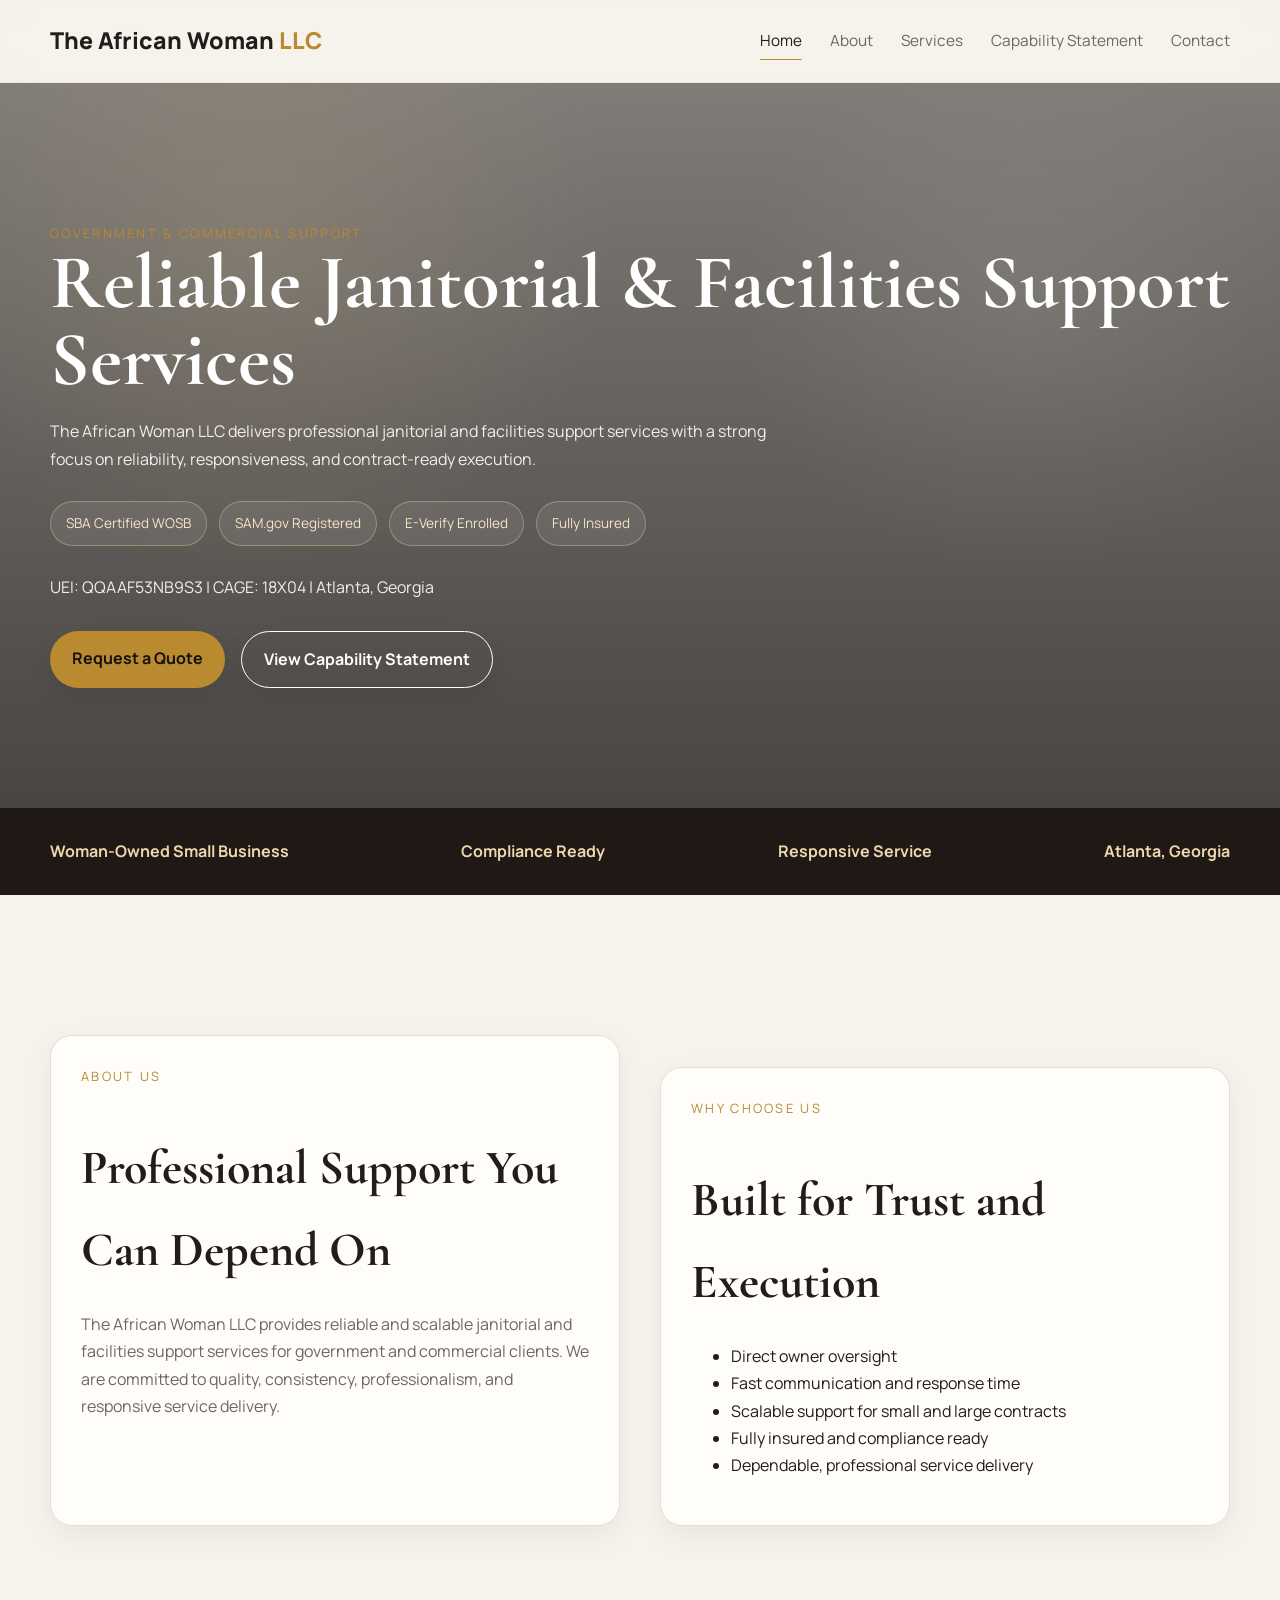
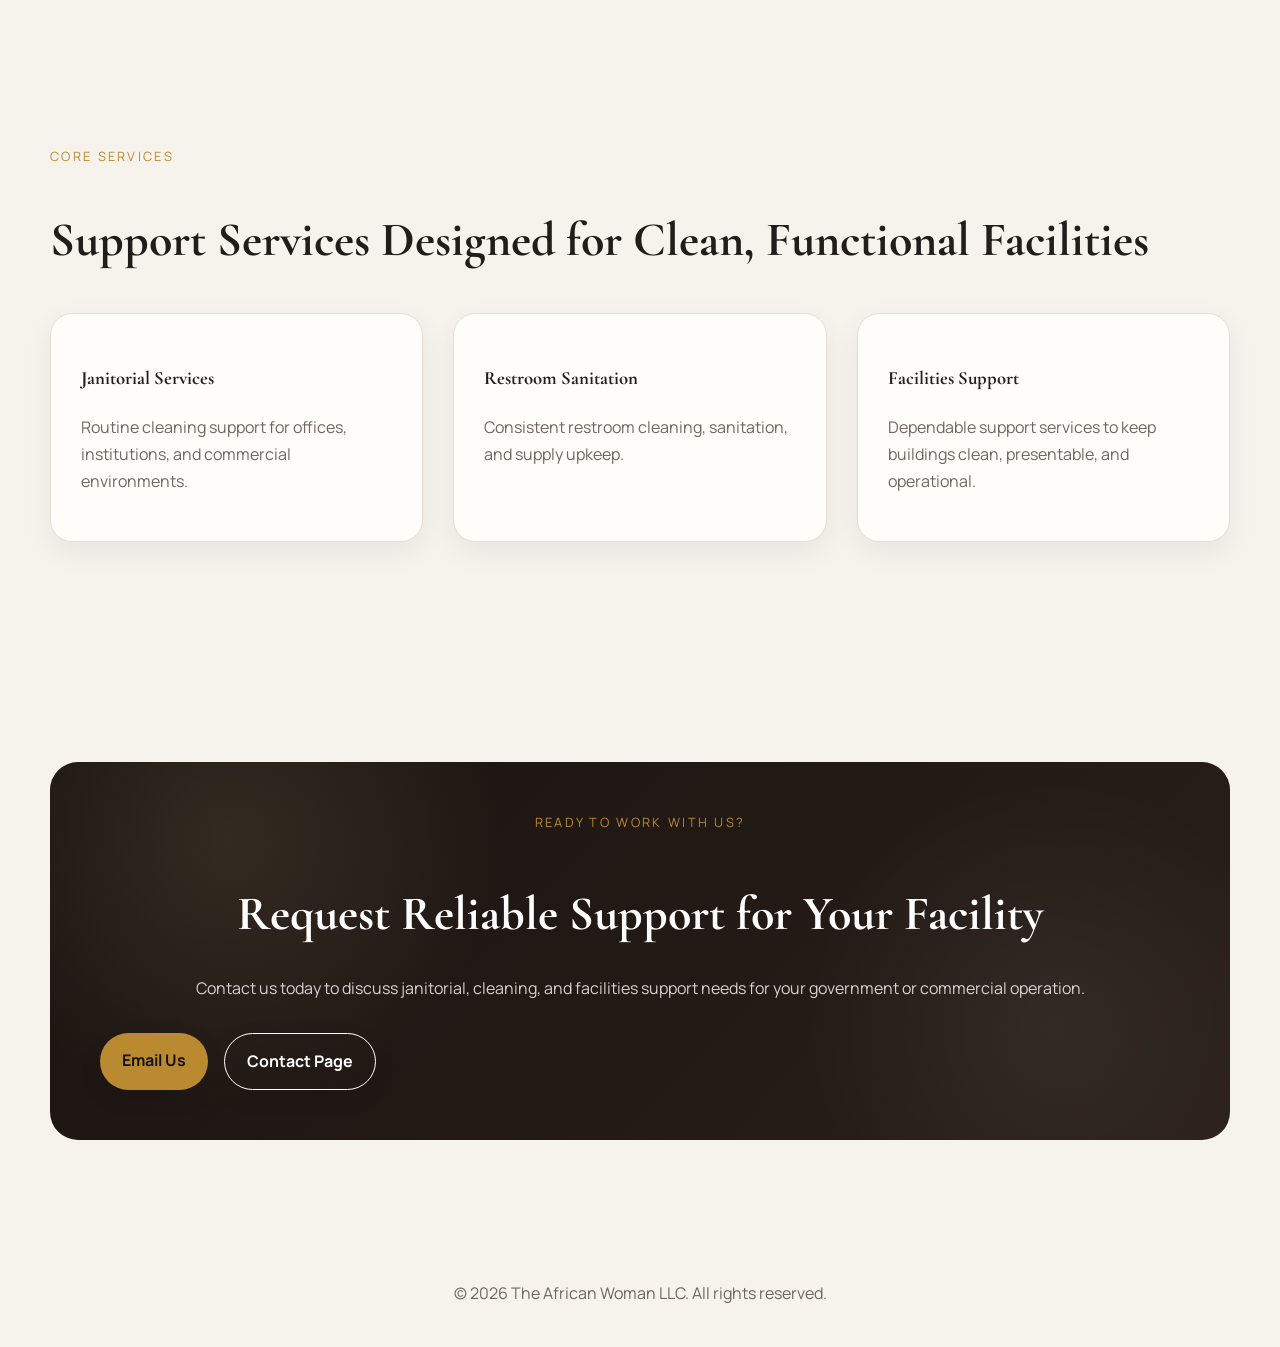
==== commit 52957f3b: "index.html" ====
--- a/index.html
+++ b/index.html
@@ -46,7 +46,7 @@
     </div>
   </section>
 
-  <section class="stat-strip">
+  <section class="stat-strip fade-up">
     <div class="container stat-row">
       <div>Woman-Owned Small Business</div>
       <div>Compliance Ready</div>
@@ -55,9 +55,9 @@
     </div>
   </section>
 
-  <section class="section">
+  <section class="section fade-up">
     <div class="container grid-2">
-      <div class="card">
+      <div class="card fade-up">
         <div class="eyebrow">About Us</div>
         <h2>Professional Support You Can Depend On</h2>
         <p>
@@ -67,7 +67,7 @@
         </p>
       </div>
 
-      <div class="card">
+      <div class="card fade-up">
         <div class="eyebrow">Why Choose Us</div>
         <h2>Built for Trust and Execution</h2>
         <ul class="list-clean">
@@ -81,24 +81,27 @@
     </div>
   </section>
 
-  <section class="section">
+  <section class="section fade-up">
     <div class="container">
       <div class="eyebrow">Core Services</div>
       <h2>Support Services Designed for Clean, Functional Facilities</h2>
+
       <div class="grid-3">
-        <div class="card">
+        <div class="card fade-up">
           <h3>Janitorial Services</h3>
           <p>
             Routine cleaning support for offices, institutions, and commercial environments.
           </p>
         </div>
-        <div class="card">
+
+        <div class="card fade-up">
           <h3>Restroom Sanitation</h3>
           <p>
             Consistent restroom cleaning, sanitation, and supply upkeep.
           </p>
         </div>
-        <div class="card">
+
+        <div class="card fade-up">
           <h3>Facilities Support</h3>
           <p>
             Dependable support services to keep buildings clean, presentable, and operational.
@@ -110,7 +113,7 @@
 
   <section class="section">
     <div class="container">
-      <div class="cta-band">
+      <div class="cta-band fade-up">
         <div class="eyebrow">Ready to Work With Us?</div>
         <h2>Request Reliable Support for Your Facility</h2>
         <p>
@@ -131,5 +134,19 @@
     </div>
   </footer>
 
+  <script>
+    const observer = new IntersectionObserver((entries) => {
+      entries.forEach((entry) => {
+        if (entry.isIntersecting) {
+          entry.target.classList.add('show');
+        }
+      });
+    }, { threshold: 0.15 });
+
+    document.querySelectorAll('.fade-up').forEach((el) => {
+      observer.observe(el);
+    });
+  </script>
+
 </body>
 </html>
--- a/style.css
+++ b/style.css
@@ -1,3 +1,5 @@
+@import url('https://fonts.googleapis.com/css2?family=Manrope:wght@400;500;600;700;800&family=Cormorant+Garamond:wght@500;600;700&display=swap');
+
 :root {
   --bg: #f6f2ec;
   --surface: #fffdf9;
@@ -23,10 +25,10 @@
 
 body {
   margin: 0;
-  font-family: Arial, sans-serif;
+  font-family: 'Manrope', sans-serif;
   background: var(--bg);
   color: var(--text);
-  line-height: 1.65;
+  line-height: 1.7;
 }
 
 img {
@@ -44,13 +46,15 @@
   margin: 0 auto;
 }
 
+/* HEADER */
 .site-header {
   position: sticky;
   top: 0;
   z-index: 50;
-  background: rgba(246, 242, 236, 0.95);
-  backdrop-filter: blur(10px);
+  background: rgba(246, 242, 236, 0.82);
+  backdrop-filter: blur(16px);
   border-bottom: 1px solid rgba(185, 138, 47, 0.12);
+  transition: background 0.25s ease, box-shadow 0.25s ease;
 }
 
 .nav {
@@ -62,9 +66,8 @@
 }
 
 .brand {
-  font-size: 1.35rem;
-  font-weight: 700;
-  letter-spacing: 0.2px;
+  font-size: 1.45rem;
+  font-weight: 800;
 }
 
 .brand span {
@@ -73,13 +76,32 @@
 
 .nav-links {
   display: flex;
-  gap: 24px;
+  gap: 28px;
   flex-wrap: wrap;
+  align-items: center;
 }
 
 .nav-links a {
   font-size: 0.96rem;
   color: var(--muted);
+  position: relative;
+  transition: 0.2s ease;
+}
+
+.nav-links a::after {
+  content: "";
+  position: absolute;
+  left: 0;
+  bottom: -6px;
+  width: 0;
+  height: 1.5px;
+  background: var(--gold);
+  transition: width 0.25s ease;
+}
+
+.nav-links a:hover::after,
+.nav-links a.active::after {
+  width: 100%;
 }
 
 .nav-links a:hover,
@@ -87,77 +109,131 @@
   color: var(--text);
 }
 
+/* HERO */
 .hero {
   position: relative;
+  overflow: hidden;
   background:
-    linear-gradient(rgba(18, 14, 12, 0.62), rgba(18, 14, 12, 0.72)),
-    url("https://images.unsplash.com/photo-1520607162513-77705c0f0d4a?auto=format&fit=crop&w=1600&q=80")
+    linear-gradient(rgba(18,14,12,0.52), rgba(18,14,12,0.76)),
+    url("https://images.unsplash.com/photo-1520607162513-77705c0f0d4a?auto=format&fit=crop&w=1800&q=80")
     center/cover no-repeat;
   color: white;
-  padding: 110px 0 90px;
+  padding: 140px 0 120px;
+}
+
+.hero::before {
+  content: "";
+  position: absolute;
+  inset: 0;
+  background:
+    radial-gradient(circle at 20% 20%, rgba(217,191,139,0.16), transparent 30%),
+    radial-gradient(circle at 80% 30%, rgba(255,255,255,0.08), transparent 25%);
+  pointer-events: none;
+}
+
+.hero .container {
+  position: relative;
+  z-index: 2;
 }
 
 .hero h1 {
-  font-size: clamp(2.5rem, 5vw, 4.6rem);
-  line-height: 1.05;
-  margin: 0 0 16px;
-  max-width: 11ch;
+  font-size: clamp(3rem, 6vw, 5.4rem);
+  line-height: 1;
+  margin: 0 0 20px;
+  animation: heroFloat 3.2s ease-in-out infinite alternate;
 }
 
 .hero p {
   max-width: 760px;
-  color: rgba(255,255,255,0.88);
-  font-size: 1.08rem;
-  margin: 0 0 12px;
-}
-
+  color: rgba(255,255,255,0.9);
+  margin-bottom: 20px;
+}
+
+.hero + .section {
+  margin-top: 40px;
+}
+
+/* BADGES */
 .badge-row {
   display: flex;
   flex-wrap: wrap;
   gap: 12px;
-  margin: 24px 0 30px;
+  margin: 28px 0;
 }
 
 .badge {
-  padding: 10px 14px;
-  border: 1px solid rgba(217, 191, 139, 0.45);
-  color: #f1dfbb;
+  padding: 10px 15px;
+  border: 1px solid rgba(217,191,139,0.45);
   border-radius: 999px;
-  font-size: 0.88rem;
-  background: rgba(255,255,255,0.06);
-}
-
+  font-size: 0.85rem;
+  background: rgba(255,255,255,0.08);
+  color: #f6e6c6;
+  backdrop-filter: blur(8px);
+  transition: transform 0.25s ease, background 0.25s ease;
+}
+
+.badge:hover {
+  transform: translateY(-2px);
+  background: rgba(255,255,255,0.14);
+}
+
+/* BUTTONS */
 .button-row {
   display: flex;
+  gap: 16px;
+  margin-top: 30px;
   flex-wrap: wrap;
-  gap: 14px;
-  margin-top: 26px;
 }
 
 .btn {
-  display: inline-block;
-  padding: 14px 20px;
+  padding: 14px 22px;
   border-radius: 999px;
   font-weight: 700;
-  transition: 0.2s ease;
+  transition: transform 0.22s ease, box-shadow 0.22s ease, opacity 0.22s ease;
+  box-shadow: 0 8px 24px rgba(0,0,0,0.08);
 }
 
 .btn-primary {
   background: var(--gold);
   color: #16110e;
+  position: relative;
+  overflow: hidden;
+}
+
+.btn-primary::after {
+  content: "";
+  position: absolute;
+  inset: -40%;
+  background: radial-gradient(circle, rgba(255,255,255,0.22), transparent 45%);
+  opacity: 0;
+  transition: opacity 0.3s ease;
+}
+
+.btn-primary:hover::after {
+  opacity: 1;
 }
 
 .btn-secondary {
-  border: 1px solid rgba(255,255,255,0.55);
+  border: 1px solid white;
   color: white;
 }
 
 .btn:hover {
-  transform: translateY(-1px);
-}
-
+  transform: translateY(-2px);
+  box-shadow: 0 14px 30px rgba(0,0,0,0.12);
+}
+
+/* SECTIONS */
 .section {
-  padding: 72px 0;
+  padding: 100px 0;
+}
+
+.section:first-of-type {
+  padding-top: 120px;
+}
+
+.section > .container > * + * {
+  margin-top: 32px;
 }
 
 .section-dark {
@@ -165,8 +241,7 @@
   color: white;
 }
 
-.section-dark p,
-.section-dark li {
+.section-dark p {
   color: rgba(255,255,255,0.8);
 }
 
@@ -174,73 +249,64 @@
   text-transform: uppercase;
   letter-spacing: 0.18em;
   color: var(--gold);
-  font-size: 0.82rem;
-  margin-bottom: 12px;
-  font-weight: 700;
-}
-
-h1, h2, h3, h4 {
-  margin-top: 0;
-  line-height: 1.15;
+  font-size: 0.8rem;
+}
+
+h1, h2, h3 {
+  font-family: 'Cormorant Garamond', serif;
 }
 
 h2 {
-  font-size: clamp(2rem, 4vw, 3.2rem);
-  margin-bottom: 16px;
-}
-
-h3 {
-  font-size: 1.3rem;
-  margin-bottom: 10px;
+  font-size: clamp(2rem, 4vw, 3rem);
+  margin-bottom: 20px;
 }
 
 .lead {
-  font-size: 1.08rem;
   max-width: 760px;
   color: var(--muted);
-}
-
+  margin-bottom: 30px;
+}
+
+/* GRID */
 .grid-2 {
   display: grid;
-  grid-template-columns: 1.05fr 0.95fr;
-  gap: 28px;
+  grid-template-columns: 1fr 1fr;
+  gap: 40px;
 }
 
 .grid-3 {
   display: grid;
   grid-template-columns: repeat(3, 1fr);
-  gap: 22px;
-}
-
+  gap: 30px;
+}
+
+/* CARDS */
 .card {
   background: var(--surface);
   border: 1px solid var(--line);
-  border-radius: var(--radius);
-  padding: 28px;
+  border-radius: 22px;
+  padding: 30px;
   box-shadow: var(--shadow);
-}
-
-.card p,
-.card li {
+  margin-bottom: 20px;
+  transition: transform 0.28s ease, box-shadow 0.28s ease, border-color 0.28s ease;
+}
+
+.card:hover {
+  transform: translateY(-8px);
+  box-shadow: 0 20px 50px rgba(0,0,0,0.12);
+  border-color: rgba(185,138,47,0.22);
+}
+
+.card p {
   color: var(--muted);
 }
 
-.card.dark-card {
-  background: var(--dark-2);
-  border-color: rgba(255,255,255,0.08);
-}
-
-.card.dark-card p,
-.card.dark-card li {
-  color: rgba(255,255,255,0.8);
-}
-
+/* STAT STRIP */
 .stat-strip {
   background: #201814;
   color: white;
-  padding: 18px 0;
-  border-top: 1px solid rgba(255,255,255,0.08);
-  border-bottom: 1px solid rgba(255,255,255,0.08);
+  padding: 30px 0;
+  margin-bottom: 40px;
 }
 
 .stat-row {
@@ -255,71 +321,87 @@
   font-weight: 700;
 }
 
-.list-clean {
-  margin: 0;
-  padding-left: 18px;
-}
-
+/* CTA */
 .cta-band {
-  background: linear-gradient(135deg, #1e1713, #2b201b);
+  background: linear-gradient(135deg, #1a1411, #2a1f19);
   color: white;
-  border-radius: 24px;
-  padding: 36px;
-  box-shadow: var(--shadow);
+  border-radius: 28px;
+  padding: 50px;
+  text-align: center;
+  position: relative;
+  overflow: hidden;
+}
+
+.cta-band::before {
+  content: "";
+  position: absolute;
+  inset: 0;
+  background:
+    radial-gradient(circle at 15% 20%, rgba(217,191,139,0.12), transparent 26%),
+    radial-gradient(circle at 85% 70%, rgba(255,255,255,0.06), transparent 24%);
+  pointer-events: none;
+}
+
+.cta-band > * {
+  position: relative;
+  z-index: 2;
 }
 
 .cta-band p {
-  color: rgba(255,255,255,0.82);
-}
-
-.page-hero {
-  background: linear-gradient(135deg, #1b1512, #2a201b);
-  color: white;
-  padding: 70px 0;
-}
-
-.page-hero p {
-  color: rgba(255,255,255,0.84);
-  max-width: 720px;
-}
-
-.info-list p {
-  margin: 8px 0;
-}
-
-.site-footer {
-  padding: 32px 0;
-  text-align: center;
-  color: var(--muted);
-  font-size: 0.92rem;
-}
-
-.form-grid {
-  display: grid;
-  gap: 18px;
-}
-
-input,
-textarea {
+  color: rgba(255,255,255,0.8);
+}
+
+/* FORMS */
+input, textarea {
   width: 100%;
-  padding: 15px 16px;
+  padding: 15px;
   border: 1px solid var(--line);
   border-radius: 12px;
   background: white;
   font: inherit;
+  transition: border-color 0.2s ease, box-shadow 0.2s ease;
+}
+
+input:focus, textarea:focus {
+  outline: none;
+  border-color: rgba(185,138,47,0.55);
+  box-shadow: 0 0 0 4px rgba(185,138,47,0.08);
 }
 
 textarea {
-  min-height: 160px;
-  resize: vertical;
-}
-
-label {
-  display: block;
-  margin-bottom: 8px;
-  font-weight: 700;
-}
-
+  min-height: 140px;
+}
+
+/* FOOTER */
+.site-footer {
+  text-align: center;
+  padding: 40px;
+  color: var(--muted);
+}
+
+/* REVEAL ANIMATION */
+.fade-up {
+  opacity: 0;
+  transform: translateY(34px);
+  transition: opacity 0.75s ease, transform 0.75s ease;
+}
+
+.fade-up.show {
+  opacity: 1;
+  transform: translateY(0);
+}
+
+/* HERO FLOAT */
+@keyframes heroFloat {
+  from {
+    transform: translateY(0);
+  }
+  to {
+    transform: translateY(6px);
+  }
+}
+
+/* MOBILE */
 @media (max-width: 900px) {
   .grid-2,
   .grid-3 {
@@ -329,14 +411,9 @@
   .nav {
     flex-direction: column;
     align-items: flex-start;
-    padding: 14px 0;
   }
 
-  .nav-links {
-    gap: 14px;
+  .hero {
+    padding: 100px 0;
   }
-
-  .hero {
-    padding: 90px 0 72px;
-  }
-}
+}
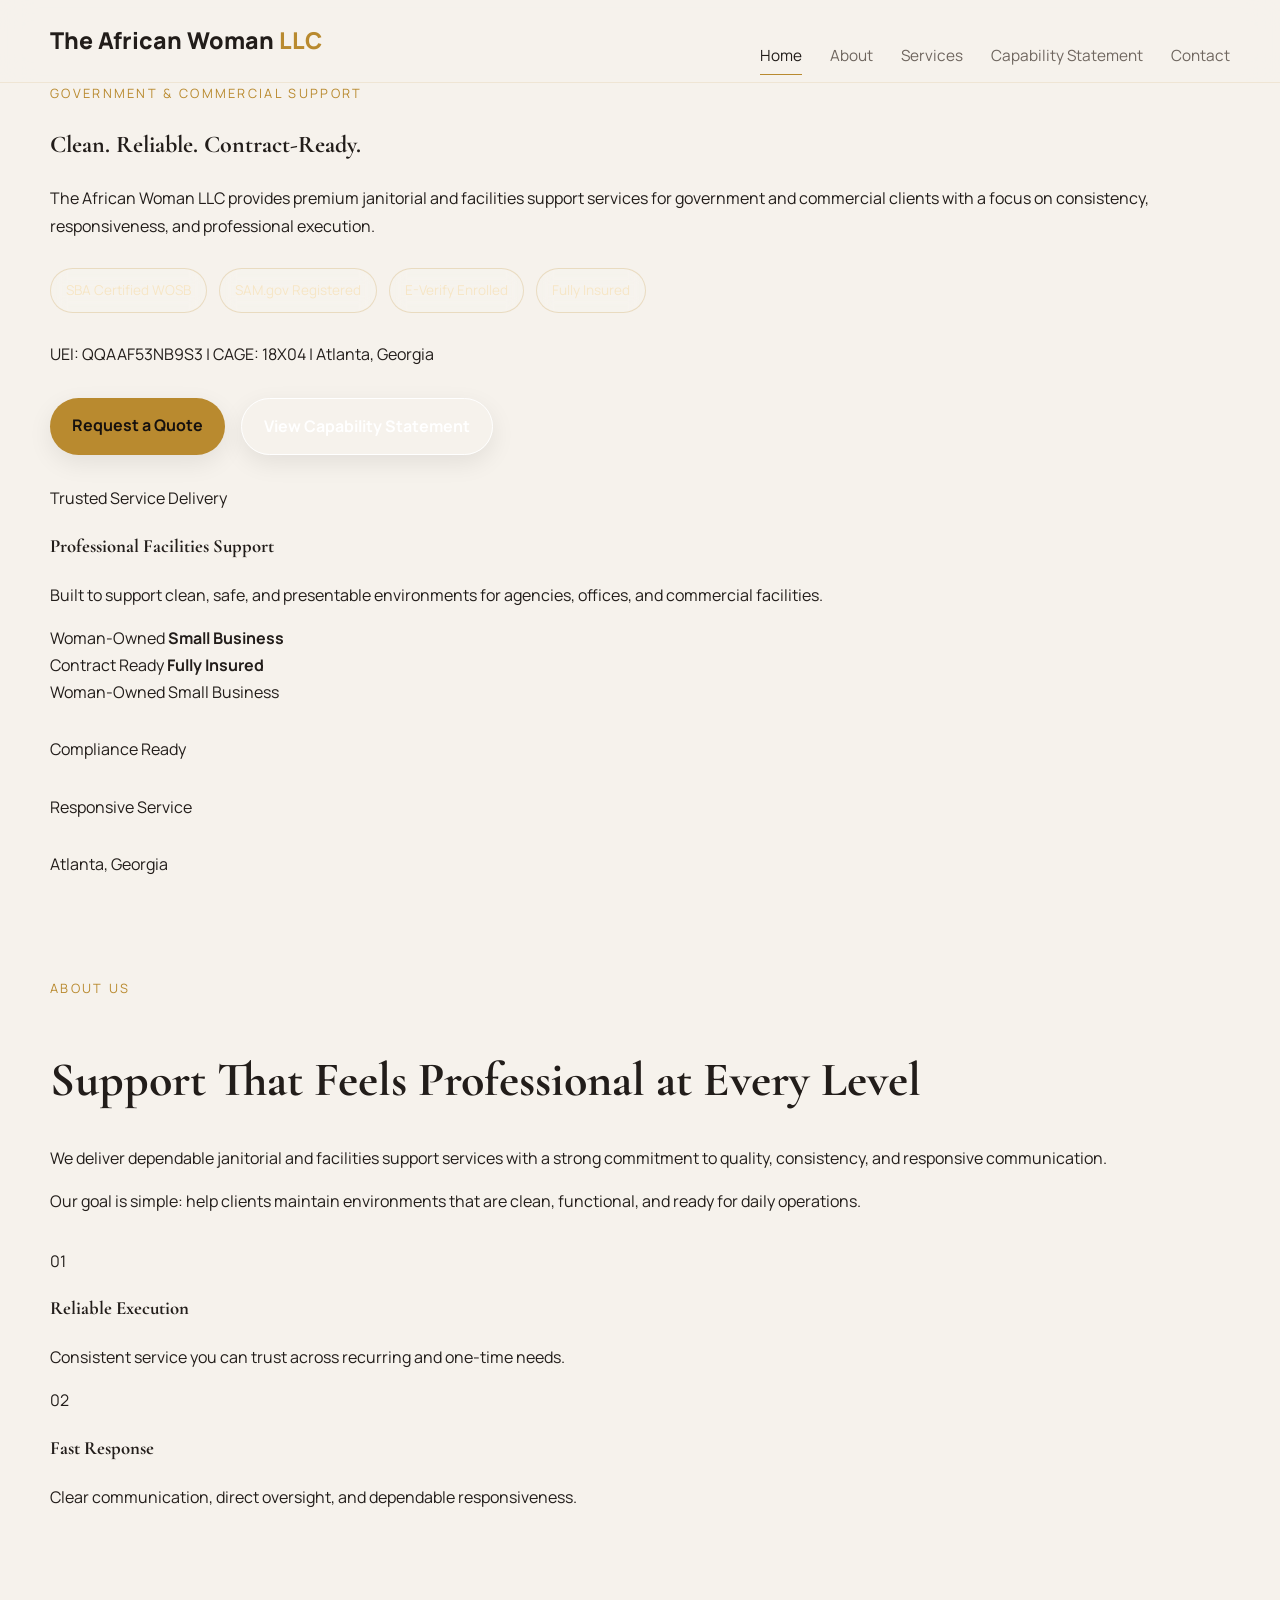
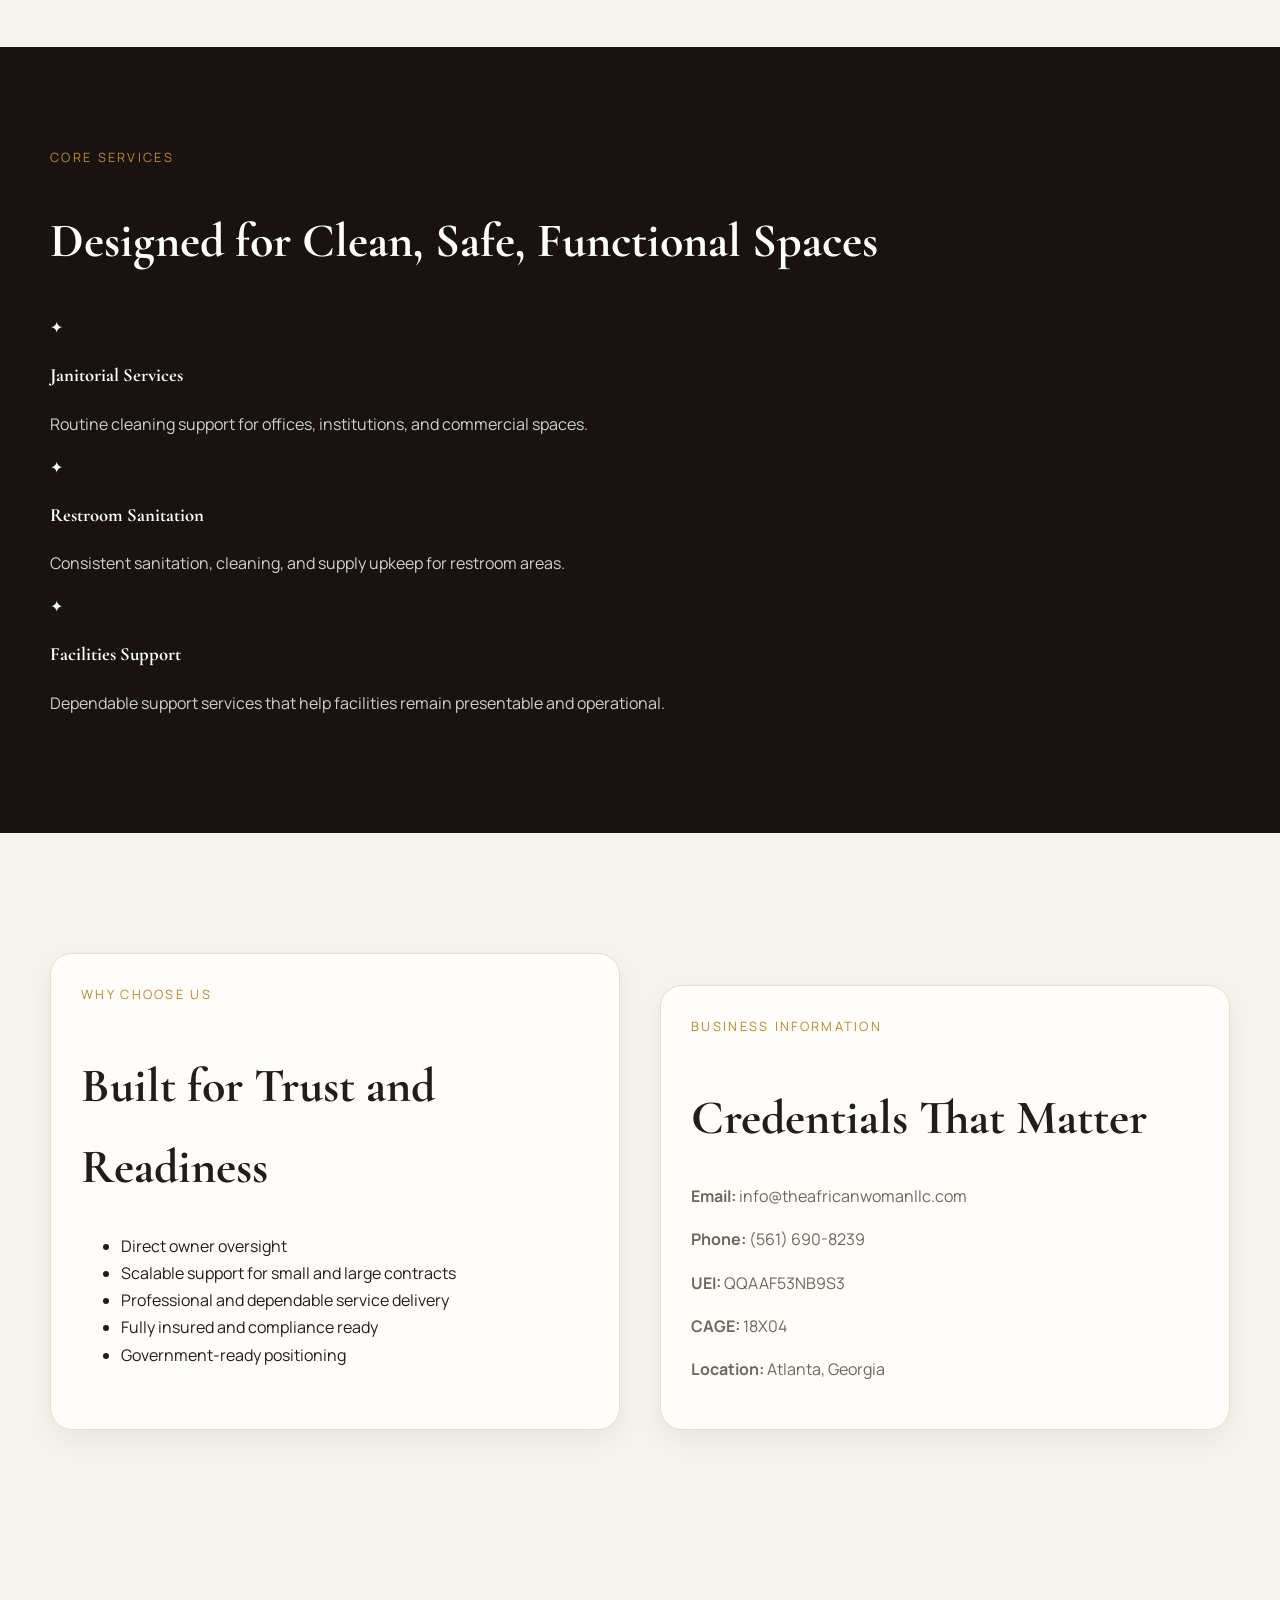
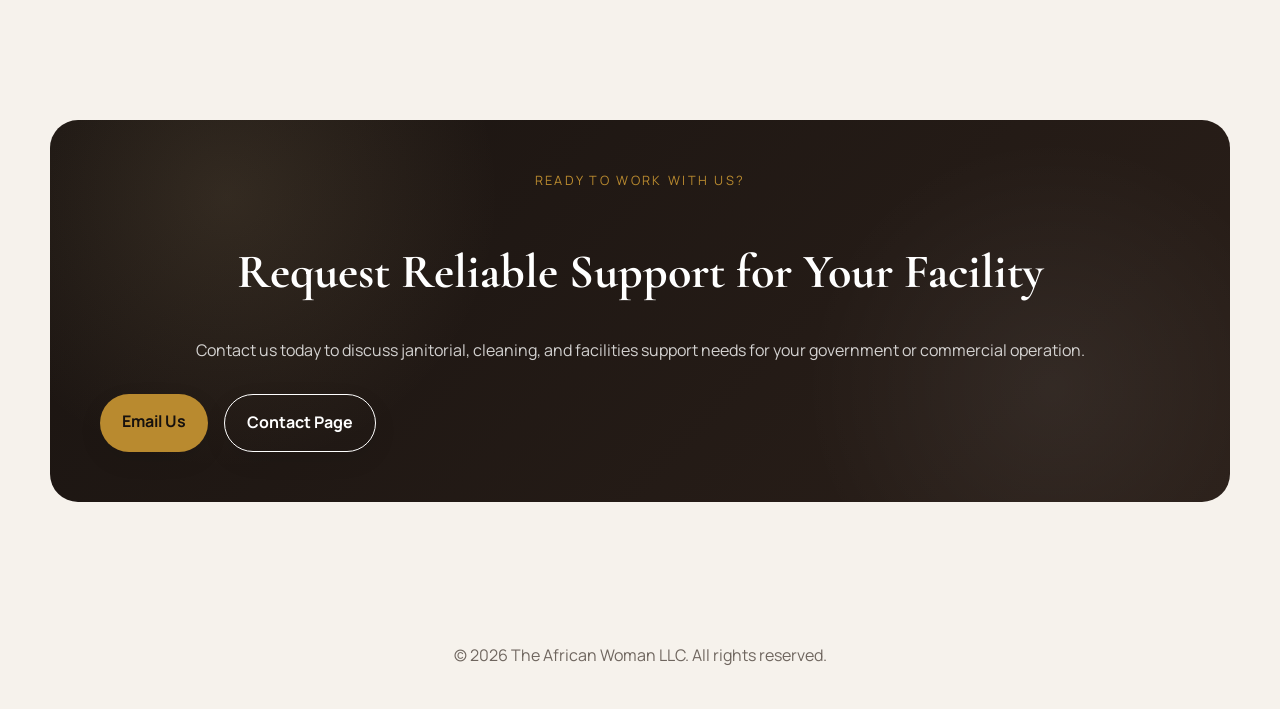
==== commit 6a885a8f: "index.html" ====
--- a/index.html
+++ b/index.html
@@ -21,33 +21,60 @@
     </div>
   </header>
 
-  <section class="hero">
-    <div class="container">
-      <div class="eyebrow">Government & Commercial Support</div>
-      <h1>Reliable Janitorial & Facilities Support Services</h1>
-      <p>
-        The African Woman LLC delivers professional janitorial and facilities support services
-        with a strong focus on reliability, responsiveness, and contract-ready execution.
-      </p>
-
-      <div class="badge-row">
-        <div class="badge">SBA Certified WOSB</div>
-        <div class="badge">SAM.gov Registered</div>
-        <div class="badge">E-Verify Enrolled</div>
-        <div class="badge">Fully Insured</div>
-      </div>
-
-      <p>UEI: QQAAF53NB9S3 | CAGE: 18X04 | Atlanta, Georgia</p>
-
-      <div class="button-row">
-        <a href="contact.html" class="btn btn-primary">Request a Quote</a>
-        <a href="capability.html" class="btn btn-secondary">View Capability Statement</a>
-      </div>
-    </div>
-  </section>
-
-  <section class="stat-strip fade-up">
-    <div class="container stat-row">
+  <section class="home-hero">
+    <div class="hero-orb orb-1"></div>
+    <div class="hero-orb orb-2"></div>
+
+    <div class="container hero-grid">
+      <div class="hero-copy fade-up">
+        <div class="eyebrow">Government & Commercial Support</div>
+        <h1>Clean. Reliable. Contract-Ready.</h1>
+        <p class="hero-lead">
+          The African Woman LLC provides premium janitorial and facilities support
+          services for government and commercial clients with a focus on consistency,
+          responsiveness, and professional execution.
+        </p>
+
+        <div class="badge-row">
+          <div class="badge">SBA Certified WOSB</div>
+          <div class="badge">SAM.gov Registered</div>
+          <div class="badge">E-Verify Enrolled</div>
+          <div class="badge">Fully Insured</div>
+        </div>
+
+        <p class="hero-meta">UEI: QQAAF53NB9S3 | CAGE: 18X04 | Atlanta, Georgia</p>
+
+        <div class="button-row">
+          <a href="contact.html" class="btn btn-primary">Request a Quote</a>
+          <a href="capability.html" class="btn btn-secondary hero-outline">View Capability Statement</a>
+        </div>
+      </div>
+
+      <div class="hero-visual fade-up">
+        <div class="hero-panel main-panel">
+          <div class="panel-label">Trusted Service Delivery</div>
+          <h3>Professional Facilities Support</h3>
+          <p>
+            Built to support clean, safe, and presentable environments for
+            agencies, offices, and commercial facilities.
+          </p>
+        </div>
+
+        <div class="floating-card card-one">
+          <span>Woman-Owned</span>
+          <strong>Small Business</strong>
+        </div>
+
+        <div class="floating-card card-two">
+          <span>Contract Ready</span>
+          <strong>Fully Insured</strong>
+        </div>
+      </div>
+    </div>
+  </section>
+
+  <section class="home-strip fade-up">
+    <div class="container strip-grid">
       <div>Woman-Owned Small Business</div>
       <div>Compliance Ready</div>
       <div>Responsive Service</div>
@@ -55,70 +82,98 @@
     </div>
   </section>
 
-  <section class="section fade-up">
+  <section class="section editorial-section fade-up">
+    <div class="container editorial-grid">
+      <div class="editorial-copy">
+        <div class="eyebrow">About Us</div>
+        <h2>Support That Feels Professional at Every Level</h2>
+        <p>
+          We deliver dependable janitorial and facilities support services with
+          a strong commitment to quality, consistency, and responsive communication.
+        </p>
+        <p>
+          Our goal is simple: help clients maintain environments that are clean,
+          functional, and ready for daily operations.
+        </p>
+      </div>
+
+      <div class="editorial-cards">
+        <div class="feature-card fade-up">
+          <div class="feature-number">01</div>
+          <h3>Reliable Execution</h3>
+          <p>Consistent service you can trust across recurring and one-time needs.</p>
+        </div>
+
+        <div class="feature-card fade-up">
+          <div class="feature-number">02</div>
+          <h3>Fast Response</h3>
+          <p>Clear communication, direct oversight, and dependable responsiveness.</p>
+        </div>
+      </div>
+    </div>
+  </section>
+
+  <section class="section section-dark premium-services fade-up">
+    <div class="container">
+      <div class="eyebrow">Core Services</div>
+      <h2>Designed for Clean, Safe, Functional Spaces</h2>
+
+      <div class="service-grid-modern">
+        <div class="service-tile fade-up">
+          <div class="service-icon">✦</div>
+          <h3>Janitorial Services</h3>
+          <p>Routine cleaning support for offices, institutions, and commercial spaces.</p>
+        </div>
+
+        <div class="service-tile fade-up">
+          <div class="service-icon">✦</div>
+          <h3>Restroom Sanitation</h3>
+          <p>Consistent sanitation, cleaning, and supply upkeep for restroom areas.</p>
+        </div>
+
+        <div class="service-tile fade-up">
+          <div class="service-icon">✦</div>
+          <h3>Facilities Support</h3>
+          <p>Dependable support services that help facilities remain presentable and operational.</p>
+        </div>
+      </div>
+    </div>
+  </section>
+
+  <section class="section trust-section fade-up">
     <div class="container grid-2">
-      <div class="card fade-up">
-        <div class="eyebrow">About Us</div>
-        <h2>Professional Support You Can Depend On</h2>
-        <p>
-          The African Woman LLC provides reliable and scalable janitorial and facilities support
-          services for government and commercial clients. We are committed to quality,
-          consistency, professionalism, and responsive service delivery.
-        </p>
-      </div>
-
-      <div class="card fade-up">
+      <div class="card highlight-card fade-up">
         <div class="eyebrow">Why Choose Us</div>
-        <h2>Built for Trust and Execution</h2>
+        <h2>Built for Trust and Readiness</h2>
         <ul class="list-clean">
           <li>Direct owner oversight</li>
-          <li>Fast communication and response time</li>
           <li>Scalable support for small and large contracts</li>
+          <li>Professional and dependable service delivery</li>
           <li>Fully insured and compliance ready</li>
-          <li>Dependable, professional service delivery</li>
+          <li>Government-ready positioning</li>
         </ul>
+      </div>
+
+      <div class="card business-card fade-up">
+        <div class="eyebrow">Business Information</div>
+        <h2>Credentials That Matter</h2>
+        <p><strong>Email:</strong> info@theafricanwomanllc.com</p>
+        <p><strong>Phone:</strong> (561) 690-8239</p>
+        <p><strong>UEI:</strong> QQAAF53NB9S3</p>
+        <p><strong>CAGE:</strong> 18X04</p>
+        <p><strong>Location:</strong> Atlanta, Georgia</p>
       </div>
     </div>
   </section>
 
   <section class="section fade-up">
     <div class="container">
-      <div class="eyebrow">Core Services</div>
-      <h2>Support Services Designed for Clean, Functional Facilities</h2>
-
-      <div class="grid-3">
-        <div class="card fade-up">
-          <h3>Janitorial Services</h3>
-          <p>
-            Routine cleaning support for offices, institutions, and commercial environments.
-          </p>
-        </div>
-
-        <div class="card fade-up">
-          <h3>Restroom Sanitation</h3>
-          <p>
-            Consistent restroom cleaning, sanitation, and supply upkeep.
-          </p>
-        </div>
-
-        <div class="card fade-up">
-          <h3>Facilities Support</h3>
-          <p>
-            Dependable support services to keep buildings clean, presentable, and operational.
-          </p>
-        </div>
-      </div>
-    </div>
-  </section>
-
-  <section class="section">
-    <div class="container">
-      <div class="cta-band fade-up">
+      <div class="cta-band dramatic-cta">
         <div class="eyebrow">Ready to Work With Us?</div>
         <h2>Request Reliable Support for Your Facility</h2>
         <p>
-          Contact us today to discuss janitorial, cleaning, and facilities support needs for
-          your government or commercial operation.
+          Contact us today to discuss janitorial, cleaning, and facilities support
+          needs for your government or commercial operation.
         </p>
         <div class="button-row">
           <a href="mailto:info@theafricanwomanllc.com" class="btn btn-primary">Email Us</a>
@@ -141,7 +196,7 @@
           entry.target.classList.add('show');
         }
       });
-    }, { threshold: 0.15 });
+    }, { threshold: 0.12 });
 
     document.querySelectorAll('.fade-up').forEach((el) => {
       observer.observe(el);
--- a/style.css
+++ b/style.css
@@ -417,3 +417,112 @@
     padding: 100px 0;
   }
 }
+
+/* =========================
+   GLOBAL SPACING FIX
+========================= */
+
+/* Add breathing room between sections */
+.section {
+  padding: 100px 0; /* increased from 72 */
+}
+
+/* Add space between stacked sections */
+.section + .section {
+  margin-top: 20px;
+}
+
+/* Fix space under hero */
+.hero + .stat-strip {
+  margin-top: -20px;
+}
+
+/* =========================
+   GRID + CARD SPACING FIX
+========================= */
+
+.grid-2 {
+  gap: 40px; /* was 28 */
+}
+
+.grid-3 {
+  gap: 30px; /* was 22 */
+}
+
+/* Add space between rows of cards */
+.card {
+  margin-bottom: 10px;
+}
+
+/* Add space between sections inside container */
+.container > * + * {
+  margin-top: 30px;
+}
+
+/* =========================
+   TEXT SPACING IMPROVEMENT
+========================= */
+
+h2 {
+  margin-bottom: 24px; /* more breathing */
+}
+
+p {
+  margin-bottom: 16px;
+}
+
+/* =========================
+   CTA SECTION SPACING
+========================= */
+
+.cta-band {
+  margin-top: 60px;
+}
+
+/* =========================
+   ANIMATION (MODERN FEEL)
+========================= */
+
+.fade-up {
+  opacity: 0;
+  transform: translateY(40px);
+  transition: all 0.7s ease;
+}
+
+.fade-up.show {
+  opacity: 1;
+  transform: translateY(0);
+}
+
+/* Slight stagger effect */
+.fade-up:nth-child(2) { transition-delay: 0.1s; }
+.fade-up:nth-child(3) { transition-delay: 0.2s; }
+.fade-up:nth-child(4) { transition-delay: 0.3s; }
+
+/* =========================
+   HOVER POLISH (PREMIUM FEEL)
+========================= */
+
+.card {
+  transition: all 0.3s ease;
+}
+
+.card:hover {
+  transform: translateY(-6px);
+  box-shadow: 0 18px 40px rgba(0,0,0,0.08);
+}
+
+/* =========================
+   MOBILE FIXES
+========================= */
+
+@media (max-width: 900px) {
+  .section {
+    padding: 70px 0;
+  }
+
+  .grid-2,
+  .grid-3 {
+    gap: 24px;
+  }
+}
